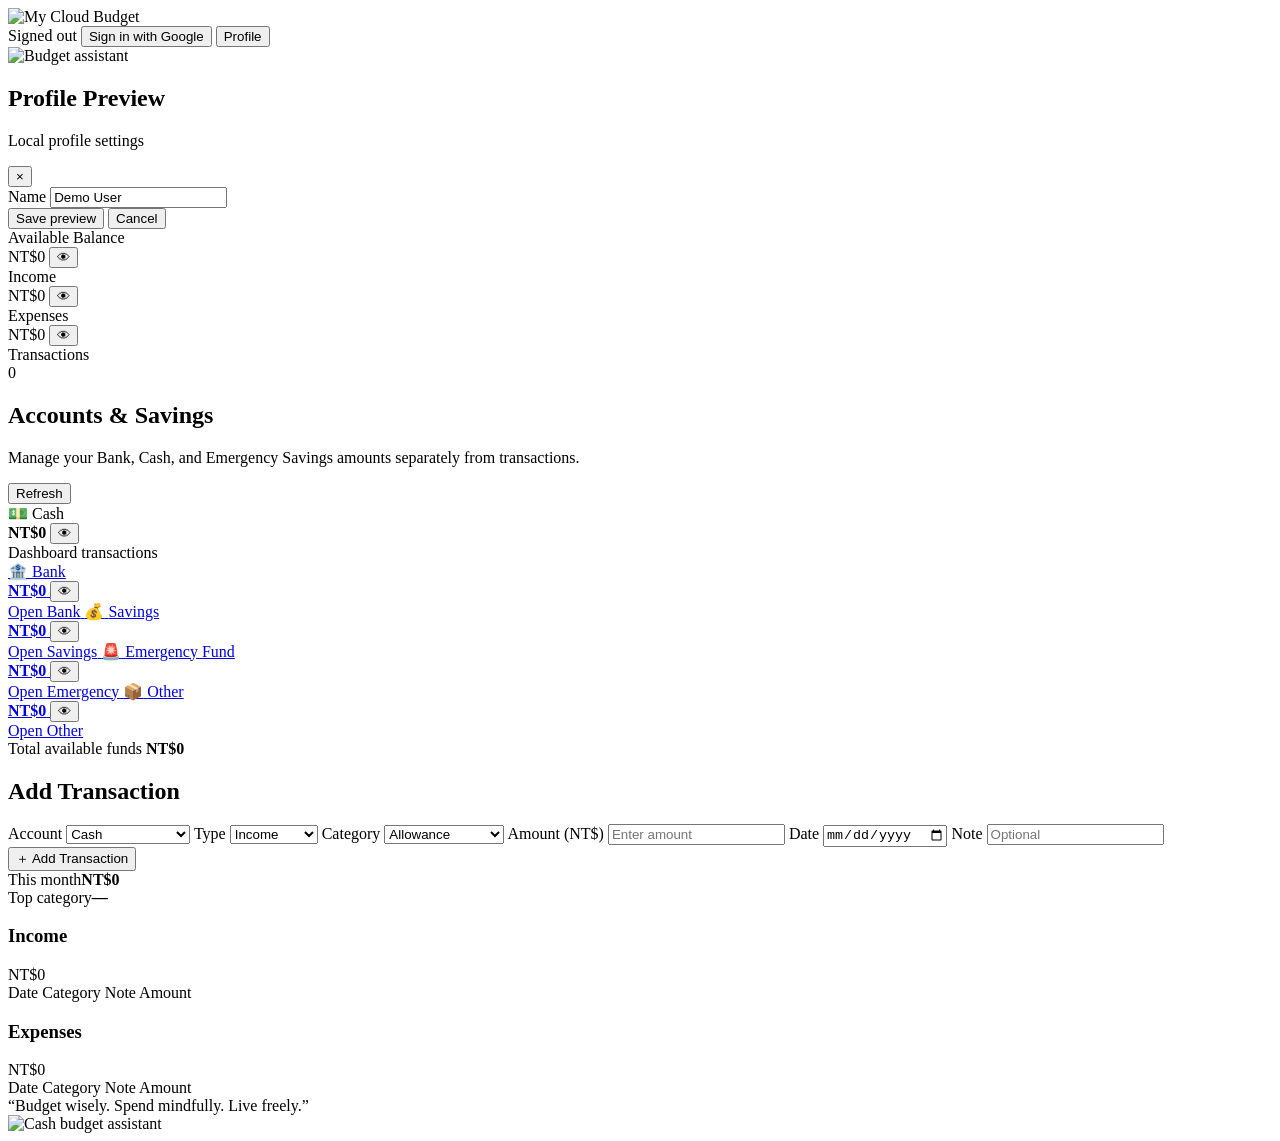
==== index.html @ e04741f3 "Additional" ====
<!DOCTYPE html>
<html lang="en">

<head>
  <meta charset="UTF-8">
  <meta name="viewport" content="width=device-width, initial-scale=1.0">
  <meta name="theme-color" content="#111827">
  <title>LapMob Budget Tracker</title>
  <link rel="stylesheet" href="style.css">
  <link rel="stylesheet" href="dashboard-design.css">
</head>

<body>
  <div class="container">
    <div class="top">
      <div class="brand">
        <img src="assets/cbanner.png" alt="My Cloud Budget" class="cloud-budget-banner">
      </div>

      <div class="account-area">

  <span id="status" class="status">
    Signed out
  </span>

  <span id="userEmail" class="user-email"></span>

  <button id="googleSignInBtn" class="secondary" type="button">
    Sign in with Google
  </button>

  <button id="logoutBtn" class="secondary" type="button" hidden>
    Logout
  </button>

  <button id="profileBtn" class="secondary" type="button">
    Profile
  </button>

</div>

      <!-- 3D DASHBOARD CHARACTER -->
      <div class="dashboard-character">

        <img src="assets/c1.png" alt="Budget assistant">

      </div>
    </div>

    <div id="profileModal" class="modal hidden" role="dialog" aria-modal="true">
      <div class="modal-card">
        <div class="modal-header">
          <div>
            <h2>Profile Preview</h2>
            <p class="modal-subtitle">Local profile settings</p>
          </div>
          <button id="closeProfileBtn" class="modal-close" type="button">×</button>
        </div>
        <label for="profileName">Name</label>
        <input id="profileName" type="text" value="Demo User">
        <div class="profile-actions">
          <button id="saveProfileBtn" type="button">Save preview</button>
          <button id="cancelProfileBtn" class="secondary" type="button">Cancel</button>
        </div>
        <div id="profileMessage" class="auth-message"></div>
      </div>
    </div>
    <main id="appPanel">
      <div class="cards">
        <div class="card">
          <div class="label">Available Balance</div>
          <div class="amount-with-eye">
            <span id="balance">NT$0</span>
            <button class="eye-toggle" type="button" data-target="balance" aria-label="Hide balance">👁</button>
          </div>
        </div>
        <div class="card">
          <div class="label">Income</div>
          <div class="amount-with-eye income">
            <span id="income">NT$0</span>
            <button class="eye-toggle" type="button" data-target="income" aria-label="Hide income">👁</button>
          </div>
        </div>
        <div class="card">
          <div class="label">Expenses</div>
          <div class="amount-with-eye expense">
            <span id="expenses">NT$0</span>
            <button class="eye-toggle" type="button" data-target="expenses" aria-label="Hide expenses">👁</button>
          </div>
        </div>
        <div class="card">
          <div class="label">Transactions</div>
          <div id="count" class="amount">0</div>
        </div>
      </div>

      <section class="panel funds-panel">
        <div class="funds-header">
          <div>
            <h2>Accounts & Savings</h2>

            <p class="funds-help">
              Manage your Bank, Cash, and Emergency Savings amounts separately from transactions.
            </p>
          </div>
          <button id="refreshFundsBtn" class="secondary" type="button">Refresh</button>
        </div>

        <div class="funds-grid">

          <!-- CASH stays on dashboard -->
          <div class="fund-card">
            <span class="fund-icon">💵</span>
            <span class="fund-name">Cash</span>
            <div class="fund-amount-with-eye">
              <strong id="cashAmount">NT$0</strong>
              <button class="eye-toggle" type="button" data-target="cashAmount" aria-label="Hide cash">👁</button>
            </div>
            <span class="fund-action">Dashboard transactions</span>
          </div>

          <a href="bank.html" class="fund-card fund-link">
            <span class="fund-icon">🏦</span>
            <span class="fund-name">Bank</span>
            <div class="fund-amount-with-eye">
              <strong id="bankAmount">NT$0</strong>
              <button class="eye-toggle" type="button" data-target="bankAmount" aria-label="Hide bank">
                👁
              </button>
            </div>
            <span class="fund-action">Open Bank</span>
          </a>

          <a href="savings.html" class="fund-card fund-link">
            <span class="fund-icon">💰</span>
            <span class="fund-name">Savings</span>
            <div class="fund-amount-with-eye">
              <strong id="savingsAmount">NT$0</strong>
              <button class="eye-toggle" type="button" data-target="savingsAmount" aria-label="Hide savings">
                👁
              </button>
            </div>
            <span class="fund-action">Open Savings</span>
          </a>

          <a href="emergency.html" class="fund-card fund-link">
            <span class="fund-icon">🚨</span>
            <span class="fund-name">Emergency Fund</span>
            <div class="fund-amount-with-eye">
              <strong id="emergencyAmount">NT$0</strong>
              <button class="eye-toggle" type="button" data-target="emergencyAmount" aria-label="Hide emergency fund">
                👁
              </button>
            </div>
            <span class="fund-action">Open Emergency</span>
          </a>

          <a href="other.html" class="fund-card fund-link">
            <span class="fund-icon">📦</span>
            <span id="otherFundName" class="fund-name">Other</span>
            <div class="fund-amount-with-eye">
              <strong id="otherAmount">NT$0</strong>
              <button class="eye-toggle" type="button" data-target="otherAmount" aria-label="Hide other">
                👁
              </button>
            </div>
            <span class="fund-action">Open Other</span>
          </a>

        </div>

        <div class="fund-total">
          <span>Total available funds</span>
          <strong id="fundTotal">NT$0</strong>
        </div>
      </section>

      <div class="layout">
        <div class="panel">
          <h2>Add Transaction</h2>
          <form id="form">
            <label for="account">Account</label>
            <select id="account">
              <option value="cash">Cash</option>
              <option value="bank">Bank</option>
              <option value="savings">Savings</option>
              <option value="emergency">Emergency Fund</option>
              <option value="other">Other</option>
            </select>

            <label for="type">Type</label>
            <select id="type">
              <option value="income">Income</option>
              <option value="expense">Expense</option>
              <option value="withdrawal">Withdrawal</option>
            </select>

            <label for="category">Category</label>
            <select id="category">
              <option>Allowance</option>
              <option>Salary</option>
              <option>Deposit</option>
              <option>Rent</option>
              <option>Food</option>
              <option>Electricity</option>
              <option>Public Electricity</option>
              <option>Tuition</option>
              <option>Transportation</option>
              <option>Gasoline</option>
              <option>Phone / Internet</option>
              <option>Motorcycle</option>
              <option>Shopping</option>
              <option>Entertainment</option>
              <option>School</option>
              <option>Other</option>
            </select>

            <label for="amount">Amount (NT$)</label>
            <input id="amount" type="number" min="0" step="1" required autocomplete="off" inputmode="numeric"
              placeholder="Enter amount">

            <label for="date">Date</label>
            <input id="date" type="date" required>

            <label for="note">Note</label>
            <input id="note" maxlength="80" placeholder="Optional">

            <button type="submit">＋ Add Transaction</button>
          </form>

          <div class="summary">
            <div class="mini"><span class="label">This month</span><b id="monthSpend">NT$0</b></div>
            <div class="mini"><span class="label">Top category</span><b id="topCategory">—</b></div>
          </div>
        </div>

        <div class="panel cash-transactions-panel">



          <!-- INCOME -->
          <section class="transaction-group">

            <div class="transaction-group-title income-title">
              <h3>Income</h3>
              <span id="cashIncomeTotal">NT$0</span>
            </div>

            <div class="transaction-list">

              <div class="transaction-list-head">
                <span>Date</span>
                <span>Category</span>
                <span>Note</span>
                <span>Amount</span>
                <span></span>
              </div>

              <div id="cashIncomeRows" class="transaction-list-body">
              </div>

            </div>

          </section>


          <!-- EXPENSES -->
          <section class="transaction-group">

            <div class="transaction-group-title expense-title">
              <h3>Expenses</h3>
              <span id="cashExpenseTotal">NT$0</span>
            </div>

            <div class="transaction-list">

              <div class="transaction-list-head">
                <span>Date</span>
                <span>Category</span>
                <span>Note</span>
                <span>Amount</span>
                <span></span>
              </div>

              <div id="cashExpenseRows" class="transaction-list-body">
              </div>

            </div>

          </section>

          <!-- BUDGET QUOTE -->
          <div class="cash-quote-footer">

            <div class="budget-quote">
              “Budget wisely. Spend mindfully. Live freely.”
            </div>

            <div class="cash-dashboard-character">
              <img src="assets/c2.png" alt="Cash budget assistant">
            </div>

          </div>

        </div>
      </div>

    </main>
  </div>

  <script type="module" src="app.js"></script>
</body>

</html>
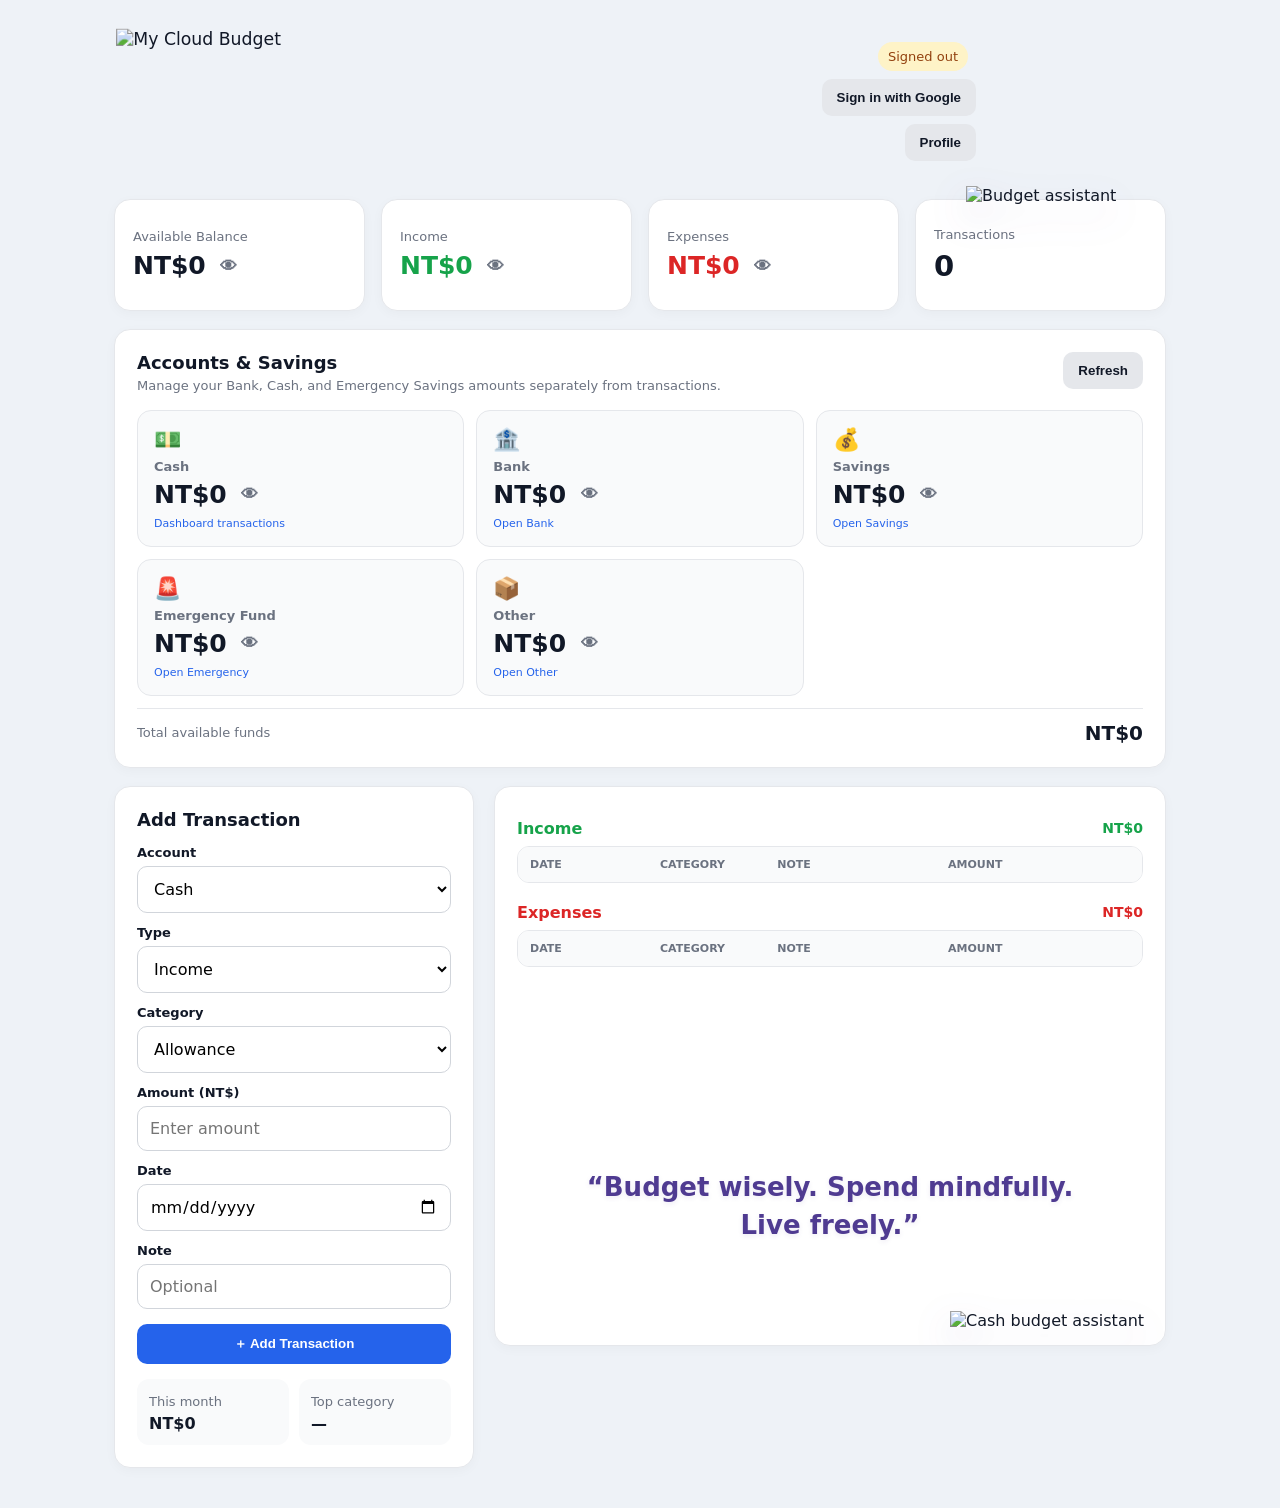
==== commit 9e17081b: "update" ====
--- a/index.html
+++ b/index.html
@@ -47,24 +47,171 @@
       </div>
     </div>
 
-    <div id="profileModal" class="modal hidden" role="dialog" aria-modal="true">
-      <div class="modal-card">
-        <div class="modal-header">
-          <div>
-            <h2>Profile Preview</h2>
-            <p class="modal-subtitle">Local profile settings</p>
-          </div>
-          <button id="closeProfileBtn" class="modal-close" type="button">×</button>
-        </div>
-        <label for="profileName">Name</label>
-        <input id="profileName" type="text" value="Demo User">
-        <div class="profile-actions">
-          <button id="saveProfileBtn" type="button">Save preview</button>
-          <button id="cancelProfileBtn" class="secondary" type="button">Cancel</button>
-        </div>
-        <div id="profileMessage" class="auth-message"></div>
-      </div>
-    </div>
+    <!-- PROFILE MODAL -->
+<div id="profileModal" class="modal hidden" role="dialog" aria-modal="true">
+  <div class="modal-card profile-modal-card">
+
+    <div class="modal-header">
+      <div>
+        <h2>👤 My Profile</h2>
+        <p class="modal-subtitle">
+          Manage your account information
+        </p>
+      </div>
+
+      <button
+        id="closeProfileBtn"
+        class="modal-close"
+        type="button"
+        aria-label="Close profile">
+        ×
+      </button>
+    </div>
+
+    <!-- PROFILE PHOTO -->
+    <div class="profile-photo-section">
+
+      <img
+        id="profilePhoto"
+        class="profile-photo"
+        src=""
+        alt="Profile photo">
+
+      <div class="profile-photo-info">
+        <strong id="profileDisplayName">User</strong>
+        <span id="profileProvider">Google Account</span>
+      </div>
+
+    </div>
+
+    <!-- PROFILE INFORMATION -->
+    <div class="profile-fields">
+
+      <div class="profile-field">
+        <label for="profileName">
+          📝 Full Name
+        </label>
+
+        <input
+          id="profileName"
+          type="text"
+          placeholder="Enter your full name"
+          disabled>
+      </div>
+
+      <div class="profile-field">
+        <label for="profileUsername">
+          👤 Username
+        </label>
+
+        <input
+          id="profileUsername"
+          type="text"
+          placeholder="Enter your username"
+          disabled>
+      </div>
+
+      <div class="profile-field">
+        <label>
+          📧 Email
+        </label>
+
+        <div
+          id="profileEmail"
+          class="profile-readonly">
+          —
+        </div>
+      </div>
+
+      <div class="profile-field">
+        <label>
+          🔐 Google Account
+        </label>
+
+        <div
+          id="profileGoogleInfo"
+          class="profile-readonly">
+          —
+        </div>
+      </div>
+
+    </div>
+
+    <!-- SETTINGS -->
+    <div class="profile-settings">
+
+      <button
+        id="profileSettingsBtn"
+        class="profile-setting-button"
+        type="button">
+
+        ⚙️ Profile Settings
+
+        <span>›</span>
+
+      </button>
+
+      <div
+        id="profileSettingsPanel"
+        class="profile-settings-panel"
+        hidden>
+
+        <label class="profile-setting-row">
+          <span>
+            Show profile photo
+          </span>
+
+          <input
+            id="profilePhotoSetting"
+            type="checkbox"
+            checked>
+        </label>
+
+      </div>
+
+    </div>
+
+    <!-- ACTIONS -->
+    <div class="profile-actions">
+
+      <button
+        id="editProfileBtn"
+        type="button">
+        ✏️ Edit Profile
+      </button>
+
+      <button
+        id="saveProfileBtn"
+        type="button"
+        hidden>
+        💾 Save Changes
+      </button>
+
+      <button
+        id="cancelProfileBtn"
+        class="secondary"
+        type="button"
+        hidden>
+        Cancel
+      </button>
+
+    </div>
+
+    <!-- LOGOUT -->
+    <button
+      id="profileLogoutBtn"
+      class="profile-logout"
+      type="button">
+      🚪 Logout
+    </button>
+
+    <div
+      id="profileMessage"
+      class="auth-message">
+    </div>
+
+  </div>
+</div>
     <main id="appPanel">
       <div class="cards">
         <div class="card">
--- a/style.css
+++ b/style.css
@@ -0,0 +1,9210 @@
+:root {
+      --bg: #f3f4f6;
+      --card: #fff;
+      --text: #111827;
+      --muted: #6b7280;
+      --line: #e5e7eb;
+      --accent: #2563eb;
+      --green: #16a34a;
+      --red: #dc2626
+    }
+
+    * {
+      box-sizing: border-box
+    }
+
+    body {
+      margin: 0;
+      font-family: Inter, system-ui, -apple-system, Segoe UI, sans-serif;
+      background: var(--bg);
+      color: var(--text)
+    }
+
+    .container {
+      max-width: 1100px;
+      margin: auto;
+      padding: 20px
+    }
+
+    .top {
+      display: flex;
+      justify-content: space-between;
+      align-items: center;
+      gap: 12px;
+      margin-bottom: 20px
+    }
+
+    .top h1 {
+      margin: 0;
+      font-size: 28px
+    }
+
+    .top p {
+      margin: 4px 0 0;
+      color: var(--muted)
+    }
+
+    button {
+      border: 0;
+      border-radius: 10px;
+      padding: 11px 15px;
+      font-weight: 700;
+      cursor: pointer;
+      background: var(--accent);
+      color: #fff
+    }
+
+    button.secondary {
+      background: #e5e7eb;
+      color: #111827
+    }
+
+    .actions {
+      display: flex;
+      gap: 8px;
+      flex-wrap: wrap
+    }
+
+    .status {
+      font-size: 13px;
+      padding: 7px 10px;
+      border-radius: 999px;
+      background: #fef3c7;
+      color: #92400e
+    }
+
+    .status.ok {
+      background: #dcfce7;
+      color: #166534
+    }
+
+    .cards {
+      display: grid;
+      grid-template-columns: repeat(4, 1fr);
+      gap: 14px;
+      margin-bottom: 18px
+    }
+
+    .card,
+    .panel {
+      background: var(--card);
+      border: 1px solid var(--line);
+      border-radius: 16px;
+      padding: 18px;
+      box-shadow: 0 3px 12px #00000008
+    }
+
+    .label {
+      color: var(--muted);
+      font-size: 13px
+    }
+
+    .amount {
+      font-size: 25px;
+      font-weight: 800;
+      margin-top: 7px
+    }
+
+    .income {
+      color: var(--green)
+    }
+
+    .expense {
+      color: var(--red)
+    }
+
+    .layout {
+      display: grid;
+      grid-template-columns: 340px 1fr;
+      gap: 18px
+    }
+
+    .panel h2 {
+      font-size: 18px;
+      margin: 0 0 15px
+    }
+
+    label {
+      display: block;
+      font-size: 13px;
+      font-weight: 700;
+      margin: 12px 0 6px
+    }
+
+    input,
+    select {
+      width: 100%;
+      padding: 12px;
+      border: 1px solid #d1d5db;
+      border-radius: 10px;
+      font: inherit;
+      background: #fff
+    }
+
+    form button {
+      width: 100%;
+      margin-top: 15px
+    }
+
+    .filters {
+      display: flex;
+      gap: 8px;
+      margin-bottom: 12px
+    }
+
+    .filters>* {
+      flex: 1
+    }
+
+    table {
+      width: 100%;
+      border-collapse: collapse
+    }
+
+    th,
+    td {
+      text-align: left;
+      padding: 12px 8px;
+      border-bottom: 1px solid var(--line);
+      font-size: 14px
+    }
+
+    th {
+      color: var(--muted);
+      font-size: 12px
+    }
+
+    .delete {
+      background: #fee2e2;
+      color: #991b1b;
+      padding: 7px 9px;
+      border-radius: 8px
+    }
+
+    .empty {
+      text-align: center;
+      color: var(--muted);
+      padding: 35px
+    }
+
+    .summary {
+      display: grid;
+      grid-template-columns: 1fr 1fr;
+      gap: 10px;
+      margin-top: 15px
+    }
+
+    .mini {
+      background: #f9fafb;
+      border-radius: 12px;
+      padding: 12px
+    }
+
+    .mini b {
+      display: block;
+      margin-top: 4px
+    }
+
+    .setup {
+      background: #eff6ff;
+      border: 1px solid #bfdbfe;
+      border-radius: 14px;
+      padding: 14px;
+      margin-bottom: 18px
+    }
+
+    .setup code {
+      word-break: break-all
+    }
+
+    .hidden {
+      display: none
+    }
+
+    @media(max-width:800px) {
+      .cards {
+        grid-template-columns: repeat(2, 1fr)
+      }
+
+      .layout {
+        grid-template-columns: 1fr
+      }
+
+      .top {
+        align-items: flex-start;
+        flex-direction: column
+      }
+
+      table {
+        min-width: 650px
+      }
+
+      .container {
+        padding: 14px
+      }
+    }
+
+    @media(max-width:430px) {
+      .card {
+        padding: 13px
+      }
+
+      .amount {
+        font-size: 20px
+      }
+
+      .top h1 {
+        font-size: 24px
+      }
+    }
+
+.account-area {
+  display: flex;
+  align-items: center;
+  gap: 8px;
+  flex-wrap: wrap;
+  justify-content: flex-end;
+}
+
+.user-email {
+  font-size: 13px;
+  color: var(--muted);
+  max-width: 260px;
+  overflow: hidden;
+  text-overflow: ellipsis;
+  white-space: nowrap;
+}
+
+.auth-panel {
+  max-width: 520px;
+  margin: 30px auto;
+}
+
+.auth-panel h2 {
+  margin-bottom: 8px;
+}
+
+.auth-help {
+  color: var(--muted);
+  margin-top: 0;
+  line-height: 1.5;
+}
+
+.auth-tabs {
+  display: grid;
+  grid-template-columns: 1fr 1fr;
+  gap: 8px;
+  margin: 18px 0 4px;
+}
+
+.tab-btn {
+  background: #eef2ff;
+  color: #1f2937;
+}
+
+.tab-btn.active {
+  background: var(--accent);
+  color: #fff;
+}
+
+.link-btn {
+  background: transparent;
+  color: var(--accent);
+  padding: 8px 0;
+  margin-top: 8px;
+}
+
+.auth-message {
+  min-height: 22px;
+  margin-top: 8px;
+  font-size: 13px;
+  color: var(--muted);
+}
+
+.auth-message.error {
+  color: var(--red);
+}
+
+.auth-message.success {
+  color: var(--green);
+}
+
+.hidden {
+  display: none !important;
+}
+
+@media(max-width:800px) {
+  .account-area {
+    justify-content: flex-start;
+  }
+}
+
+.google-btn {
+  width: 100%;
+  margin-top: 20px;
+  background: #fff;
+  color: #111827;
+  border: 1px solid #d1d5db;
+  display: flex;
+  align-items: center;
+  justify-content: center;
+  gap: 10px;
+  font-size: 15px;
+}
+
+.google-btn:hover {
+  background: #f9fafb;
+}
+
+.google-btn:disabled {
+  opacity: 0.65;
+  cursor: wait;
+}
+
+.google-icon {
+  font-weight: 800;
+  font-size: 19px;
+  color: #4285f4;
+  width: 22px;
+}
+
+.auth-message {
+  min-height: 22px;
+  margin-top: 12px;
+  font-size: 13px;
+  color: var(--muted);
+}
+
+.auth-message.error {
+  color: var(--red);
+}
+
+.hidden {
+  display: none !important;
+}
+
+.modal {
+  position: fixed;
+  inset: 0;
+  background: rgba(17, 24, 39, 0.45);
+  display: flex;
+  align-items: center;
+  justify-content: center;
+  padding: 18px;
+  z-index: 1000;
+}
+
+.modal.hidden {
+  display: none !important;
+}
+
+.modal-card {
+  width: min(100%, 480px);
+  background: var(--card);
+  border: 1px solid var(--line);
+  border-radius: 18px;
+  padding: 20px;
+  box-shadow: 0 18px 50px #00000020;
+}
+
+.modal-header {
+  display: flex;
+  justify-content: space-between;
+  gap: 14px;
+  align-items: flex-start;
+  margin-bottom: 10px;
+}
+
+.modal-header h2 {
+  margin: 0 0 5px;
+}
+
+.modal-subtitle {
+  margin: 0;
+  color: var(--muted);
+  font-size: 13px;
+  line-height: 1.45;
+}
+
+.modal-close {
+  background: transparent;
+  color: var(--muted);
+  padding: 4px 8px;
+  font-size: 25px;
+  line-height: 1;
+}
+
+.modal-close:hover {
+  background: #f3f4f6;
+}
+
+.modal-card input:disabled {
+  color: #6b7280;
+  background: #f9fafb;
+}
+
+.profile-actions {
+  display: flex;
+  gap: 8px;
+  margin-top: 18px;
+}
+
+.profile-actions button {
+  flex: 1;
+}
+
+.profile-name-display {
+  font-weight: 700;
+  color: var(--text);
+}
+
+@media(max-width:430px) {
+  .profile-actions {
+    flex-direction: column;
+  }
+}
+
+/* V8 Responsive Design */
+body { min-height: 100vh; }
+.container { width: min(1200px, 100%); }
+
+@media (min-width: 901px) {
+  body { background: #eef2f7; }
+  .container { padding: 28px 24px 40px; }
+  .top { padding: 6px 2px 10px; }
+  .top h1 { font-size: 32px; letter-spacing: -0.5px; }
+  .top p { font-size: 14px; }
+  .cards { grid-template-columns: repeat(4, minmax(0, 1fr)); gap: 16px; }
+  .card { min-height: 112px; display: flex; flex-direction: column; justify-content: center; }
+  .amount { font-size: 29px; }
+  .layout { grid-template-columns: 360px minmax(0, 1fr); gap: 20px; align-items: start; }
+  .panel { padding: 22px; }
+  .layout > .panel:nth-child(2) { min-height: 560px; }
+  table th, table td { padding: 13px 10px; }
+}
+
+@media (min-width: 601px) and (max-width: 900px) {
+  .container { padding: 20px; }
+  .cards { grid-template-columns: repeat(2, minmax(0, 1fr)); }
+  .layout { grid-template-columns: 1fr; }
+  .top { align-items: flex-start; flex-direction: column; }
+  .account-area { justify-content: flex-start; }
+}
+
+@media (max-width: 600px) {
+  body { background: #f5f7fb; overflow-x: hidden; }
+  .container { width: 100%; padding: 12px; }
+  .top { margin-bottom: 14px; gap: 10px; }
+  .top h1 { font-size: 22px; line-height: 1.15; }
+  .top p { font-size: 12px; margin-top: 5px; }
+  .account-area { width: 100%; justify-content: flex-start; gap: 6px; }
+  .status { font-size: 11px; padding: 6px 8px; }
+  .user-email { max-width: 145px; font-size: 11px; }
+  .account-area button { padding: 9px 11px; font-size: 12px; }
+  .cards { grid-template-columns: repeat(2, minmax(0, 1fr)); gap: 9px; margin-bottom: 12px; }
+  .card { padding: 13px; border-radius: 14px; min-width: 0; }
+  .label { font-size: 11px; }
+  .amount { font-size: 20px; margin-top: 5px; overflow-wrap: anywhere; }
+  .layout { grid-template-columns: 1fr; gap: 12px; }
+  .panel { border-radius: 14px; padding: 15px; box-shadow: 0 2px 10px #0000000a; }
+  .panel h2 { font-size: 17px; margin-bottom: 12px; }
+  label { font-size: 12px; margin-top: 11px; }
+  input, select { min-height: 46px; padding: 11px; border-radius: 11px; font-size: 15px; }
+  form button { min-height: 48px; margin-top: 14px; border-radius: 11px; }
+  .summary { gap: 8px; margin-top: 12px; }
+  .mini { padding: 11px; border-radius: 10px; }
+  .mini b { font-size: 13px; }
+  .filters { display: grid; grid-template-columns: 1fr 1fr; gap: 7px; }
+  .filters select { min-width: 0; }
+  table { min-width: 590px; }
+  th, td { padding: 10px 7px; font-size: 12px; }
+  th { font-size: 10px; }
+  .delete { padding: 7px 9px; font-size: 11px; }
+  .empty { padding: 25px 12px; font-size: 13px; }
+  .auth-panel { width: 100%; margin: 18px auto; padding: 18px; }
+  .auth-panel h2 { font-size: 20px; }
+  .auth-help { font-size: 13px; }
+  .google-btn { min-height: 48px; border-radius: 11px; }
+  .modal { align-items: flex-end; padding: 0; }
+  .modal-card { width: 100%; border-radius: 20px 20px 0 0; padding: 18px; max-height: 90vh; overflow: auto; }
+  .modal-header h2 { font-size: 19px; }
+  .profile-actions { flex-direction: column; }
+  .profile-actions button { min-height: 46px; }
+}
+
+@media (max-width: 380px) {
+  .container { padding: 9px; }
+  .cards { gap: 7px; }
+  .card { padding: 11px; }
+  .amount { font-size: 18px; }
+  .top h1 { font-size: 20px; }
+  .user-email { max-width: 112px; }
+  .panel { padding: 13px; }
+}
+
+/* V9 funds */
+.funds-panel {
+  margin-bottom: 18px;
+}
+
+.funds-header {
+  display: flex;
+  align-items: flex-start;
+  justify-content: space-between;
+  gap: 14px;
+  margin-bottom: 14px;
+}
+
+.funds-header h2 {
+  margin-bottom: 4px;
+}
+
+.funds-help {
+  margin: 0;
+  color: var(--muted);
+  font-size: 13px;
+  line-height: 1.45;
+}
+
+.funds-grid {
+  display: grid;
+  grid-template-columns: repeat(3, minmax(0, 1fr));
+  gap: 12px;
+}
+
+.fund-card {
+  width: 100%;
+  text-align: left;
+  background: #f9fafb;
+  color: var(--text);
+  border: 1px solid var(--line);
+  border-radius: 14px;
+  padding: 16px;
+  display: flex;
+  flex-direction: column;
+  align-items: flex-start;
+  gap: 4px;
+}
+
+.fund-card:hover {
+  background: #f3f4f6;
+}
+
+.fund-icon {
+  font-size: 22px;
+  margin-bottom: 3px;
+}
+
+.fund-name {
+  color: var(--muted);
+  font-size: 13px;
+  font-weight: 700;
+}
+
+.fund-card strong {
+  font-size: 16px;
+  font-weight: 400;
+  font-family: inherit;
+  line-height: 1.4;
+  margin-top: 2px;
+}
+.fund-amount-with-eye {
+  display: flex;
+  align-items: center;
+  gap: 8px;
+}
+
+.fund-amount-with-eye strong {
+  font-size: 25px;
+  font-weight: 800;
+  font-family: inherit;
+  line-height: 1.2;
+}
+
+.fund-action {
+  color: var(--accent);
+  font-size: 11px;
+  margin-top: 3px;
+}
+
+.fund-total {
+  display: flex;
+  justify-content: space-between;
+  align-items: center;
+  gap: 12px;
+  margin-top: 12px;
+  padding-top: 12px;
+  border-top: 1px solid var(--line);
+  color: var(--muted);
+  font-size: 13px;
+}
+
+.fund-total strong {
+  color: var(--text);
+  font-size: 20px;
+}
+
+@media (max-width: 900px) {
+  .funds-grid {
+    grid-template-columns: 1fr;
+  }
+}
+
+@media (max-width: 600px) {
+  .funds-panel {
+    margin-bottom: 12px;
+  }
+
+  .funds-header {
+    align-items: flex-start;
+  }
+
+  .funds-help {
+    font-size: 12px;
+  }
+
+  .fund-card {
+    padding: 14px;
+  }
+
+  .fund-card strong {
+    font-size: 22px;
+  }
+
+  .fund-total strong {
+    font-size: 18px;
+  }
+}
+
+/* V12 account detail view */
+.account-view.hidden { display: none !important; }
+.account-page-top {
+  display: grid;
+  grid-template-columns: auto 1fr;
+  align-items: center;
+  gap: 14px;
+  margin-bottom: 14px;
+}
+.account-page-top h2 { margin: 0; font-size: 24px; }
+.account-view-subtitle { margin: 4px 0 0; color: var(--muted); font-size: 13px; }
+.account-summary-card {
+  background: var(--card);
+  border: 1px solid var(--line);
+  border-radius: 16px;
+  padding: 18px;
+  margin-bottom: 12px;
+}
+.account-summary-card strong { display: block; font-size: 32px; margin-top: 5px; }
+.account-stats {
+  display: grid;
+  grid-template-columns: repeat(3, 1fr);
+  gap: 10px;
+  margin-bottom: 12px;
+}
+.withdrawal { color: #7c3aed; }
+.account-transactions-header {
+  display: flex;
+  justify-content: space-between;
+  align-items: flex-start;
+  gap: 12px;
+  margin-bottom: 14px;
+}
+@media (max-width: 600px) {
+  .account-page-top { grid-template-columns: 1fr; }
+  .account-page-top button { width: 100%; }
+  .account-page-top h2 { font-size: 21px; }
+  .account-summary-card strong { font-size: 26px; }
+  .account-stats { gap: 7px; }
+  .account-stats .mini { padding: 9px; }
+  .account-stats .mini b { font-size: 13px; }
+  .account-transactions-header { flex-direction: column; }
+  .account-transactions-header button { width: 100%; }
+}
+
+/* V13 grouped transaction format */
+.transaction-group {
+  margin-top: 20px;
+}
+
+.transaction-group:first-of-type {
+  margin-top: 10px;
+}
+
+.transaction-group-title {
+  display: flex;
+  align-items: center;
+  justify-content: space-between;
+  gap: 12px;
+  margin-bottom: 8px;
+}
+
+.transaction-group-title h3 {
+  margin: 0;
+  font-size: 16px;
+}
+
+.transaction-group-title span {
+  font-weight: 800;
+  font-size: 14px;
+}
+
+.income-title h3,
+.income-title span {
+  color: var(--green);
+}
+
+.expense-title h3,
+.expense-title span {
+  color: var(--red);
+}
+
+.withdrawal-title h3,
+.withdrawal-title span {
+  color: #7c3aed;
+}
+
+.transaction-list {
+  border: 1px solid var(--line);
+  border-radius: 12px;
+  overflow: hidden;
+}
+
+.transaction-list-head,
+.transaction-row {
+  display: grid;
+  grid-template-columns: 120px 1fr 1.5fr 130px 42px;
+  align-items: center;
+  gap: 10px;
+  padding: 11px 12px;
+}
+
+.transaction-list-head {
+  background: #f9fafb;
+  color: var(--muted);
+  font-size: 11px;
+  font-weight: 800;
+  text-transform: uppercase;
+}
+
+.transaction-list-body {
+  background: var(--card);
+}
+
+.transaction-row {
+  border-top: 1px solid var(--line);
+  font-size: 13px;
+}
+
+.transaction-row .amount {
+  font-size: 14px;
+  margin: 0;
+}
+
+.transaction-row .row-delete {
+  background: #fee2e2;
+  color: #991b1b;
+  padding: 6px 7px;
+  border-radius: 7px;
+  font-size: 11px;
+}
+
+.transaction-empty {
+  padding: 16px 12px;
+  color: var(--muted);
+  font-size: 13px;
+}
+
+@media (max-width: 700px) {
+  .transaction-list {
+    overflow-x: auto;
+  }
+
+  .transaction-list-head,
+  .transaction-row {
+    min-width: 610px;
+    grid-template-columns: 105px 1fr 1.5fr 110px 42px;
+  }
+
+  .transaction-group-title h3 {
+    font-size: 15px;
+  }
+}
+
+.fund-link {
+  text-decoration: none;
+  color: inherit;
+}
+
+.button-link {
+  display: inline-flex;
+  align-items: center;
+  justify-content: center;
+  padding: 11px 15px;
+  border-radius: 10px;
+  background: var(--accent);
+  color: #fff;
+  font-weight: 700;
+  text-decoration: none;
+}
+
+.edit-name-btn {
+  margin-top: 4px;
+  font-size: 11px;
+  padding: 7px 9px;
+}
+
+.other-fund-card {
+  cursor: pointer;
+}
+
+
+/* Balance visibility toggle */
+.amount-with-eye,
+.fund-amount-with-eye {
+  display: inline-flex;
+  align-items: center;
+  gap: 8px;
+}
+
+.amount-with-eye {
+  margin-top: 7px;
+}
+
+.amount-with-eye span,
+.amount-with-eye b,
+.amount-with-eye strong,
+.fund-amount-with-eye strong {
+  margin-top: 0;
+}
+
+.eye-toggle {
+  border: none;
+  background: transparent;
+  color: var(--muted);
+  cursor: pointer;
+  padding: 4px;
+  min-width: 30px;
+  min-height: 30px;
+  font-size: 17px;
+  line-height: 1;
+  border-radius: 8px;
+}
+
+.eye-toggle:hover {
+  background: #f3f4f6;
+  color: var(--text);
+}
+
+.eye-toggle:active {
+  transform: scale(0.95);
+}
+
+.fund-amount-with-eye {
+  margin-top: 2px;
+}
+
+@media (max-width: 600px) {
+  .eye-toggle {
+    min-width: 32px;
+    min-height: 32px;
+    font-size: 18px;
+  }
+}
+.amount-with-eye {
+  display: flex;
+  align-items: center;
+  gap: 8px;
+  margin-top: 7px;
+}
+
+.amount-with-eye span {
+  font-size: 25px;
+  font-weight: 800;
+  line-height: 1.2;
+  font-family: inherit;
+}
+
+.amount-with-eye.income span {
+  color: var(--green);
+}
+
+.amount-with-eye.expense span {
+  color: var(--red);
+}
+
+/* =========================================
+   ACCOUNT PAGE - ADD TRANSACTION + TRANSACTIONS
+   ========================================= */
+
+.account-page-layout {
+  display: grid;
+  grid-template-columns: 340px minmax(0, 1fr);
+  gap: 20px;
+  align-items: start;
+}
+
+.account-add-panel h2,
+.account-transactions-panel h2 {
+  margin: 0 0 18px;
+}
+
+.account-add-panel form {
+  display: block;
+}
+
+.account-add-panel input,
+.account-add-panel select {
+  width: 100%;
+}
+
+.account-add-panel button[type="submit"] {
+  width: 100%;
+  margin-top: 15px;
+}
+
+.account-transactions-panel {
+  min-width: 0;
+}
+
+.account-transactions-panel .transaction-group {
+  margin-top: 20px;
+}
+
+.account-transactions-panel .transaction-group:first-of-type {
+  margin-top: 8px;
+}
+
+/* Mobile */
+@media (max-width: 800px) {
+
+  .account-page-layout {
+    grid-template-columns: 1fr;
+    gap: 14px;
+  }
+
+}
+
+/* =========================
+   ACCOUNT SUMMARY CARDS
+   ========================= */
+
+.account-stats {
+  display: grid;
+  grid-template-columns: 220px 220px 220px;
+  gap: 10px;
+  width: max-content;
+  margin-top: 14px;
+}
+
+.account-stats .mini {
+  width: 220px;
+  min-width: 220px;
+  padding: 12px;
+}
+
+/* Keep the amount and eye on one line */
+.account-stats .amount-with-eye {
+  display: flex;
+  align-items: center;
+  gap: 8px;
+}
+
+/* Mobile */
+@media (max-width: 800px) {
+
+  .account-stats {
+    width: 100%;
+    grid-template-columns: repeat(3, minmax(0, 1fr));
+  }
+
+  .account-stats .mini {
+    width: auto;
+    min-width: 0;
+  }
+
+}
+
+@media (max-width: 520px) {
+
+  .account-stats {
+    grid-template-columns: 1fr;
+    width: 100%;
+  }
+
+  .account-stats .mini {
+    width: 100%;
+  }
+
+}
+
+/* =========================================================
+   BANK PAGE — 3D PASTEL DESIGN
+   ONLY AFFECTS bank.html
+   ========================================================= */
+
+body[data-account-page="bank"] {
+    background:
+        radial-gradient(
+            circle at 8% 15%,
+            rgba(116, 73, 230, .10),
+            transparent 25%
+        ),
+        radial-gradient(
+            circle at 92% 30%,
+            rgba(100, 170, 255, .10),
+            transparent 28%
+        ),
+        linear-gradient(
+            135deg,
+            #f8f9ff 0%,
+            #f1f4ff 55%,
+            #fbf9ff 100%
+        );
+
+    color: #172143;
+}
+
+
+/* =========================================================
+   MAIN CONTAINER
+   ========================================================= */
+
+body[data-account-page="bank"] .container {
+    max-width: 1320px;
+}
+
+
+/* =========================================================
+   HEADER
+   ========================================================= */
+
+body[data-account-page="bank"] .top {
+    margin-bottom: 18px;
+}
+
+
+body[data-account-page="bank"] .top h1 {
+    display: flex;
+    align-items: center;
+    gap: 15px;
+
+    font-size: 38px;
+    font-weight: 900;
+
+    color: #172143;
+}
+
+
+body[data-account-page="bank"] .top h1::first-letter {
+    color: #7044e8;
+}
+
+
+body[data-account-page="bank"] .top p {
+    margin-top: -8px;
+    margin-left: 56px;
+
+    color: #65708f;
+    font-size: 16px;
+}
+
+
+/* =========================================================
+   BACK TO DASHBOARD
+   ========================================================= */
+
+body[data-account-page="bank"] #backBtn {
+    padding: 13px 22px;
+
+    border-radius: 14px;
+
+    border: 1px solid #dfd3ff;
+
+    background:
+        linear-gradient(
+            145deg,
+            #ffffff,
+            #eee7ff
+        );
+
+    color: #542acb;
+
+    font-size: 15px;
+    font-weight: 800;
+
+    box-shadow:
+        0 5px 0 #d9cdec,
+        0 10px 20px rgba(75, 50, 150, .10),
+        inset 0 1px 0 white;
+
+    transition: .2s ease;
+}
+
+
+body[data-account-page="bank"] #backBtn:hover {
+    transform: translateY(-3px);
+
+    box-shadow:
+        0 8px 0 #d9cdec,
+        0 15px 25px rgba(75, 50, 150, .15),
+        inset 0 1px 0 white;
+}
+
+
+/* =========================================================
+   CURRENT BALANCE — LARGE PURPLE BANNER
+   ========================================================= */
+
+body[data-account-page="bank"] .account-summary-card {
+    position: relative;
+
+    min-height: 135px;
+
+    box-sizing: border-box;
+
+    padding: 27px 38px;
+
+    border-radius: 20px;
+
+    border: 1px solid #d9c8ff;
+
+    background:
+        linear-gradient(
+            110deg,
+            #ffffff 0%,
+            #f7f0ff 48%,
+            #eee2ff 100%
+        );
+
+    overflow: hidden;
+
+    box-shadow:
+        0 7px 0 #ddd1f0,
+        0 18px 35px rgba(76, 55, 150, .12),
+        inset 0 1px 0 white;
+}
+
+
+/* decorative glow */
+
+body[data-account-page="bank"] .account-summary-card::before {
+    content: "";
+
+    position: absolute;
+
+    width: 420px;
+    height: 160px;
+
+    right: 100px;
+    bottom: -80px;
+
+    border-radius: 50%;
+
+    background:
+        radial-gradient(
+            ellipse,
+            rgba(130, 87, 235, .16),
+            transparent 68%
+        );
+
+    pointer-events: none;
+}
+
+
+/* decorative sparkles */
+
+body[data-account-page="bank"] .account-summary-card::after {
+    content: "✦     ✧        ✦";
+
+    position: absolute;
+
+    right: 390px;
+    top: 28px;
+
+    color: #a688ef;
+
+    font-size: 22px;
+
+    letter-spacing: 13px;
+
+    opacity: .55;
+}
+
+
+/* balance label */
+
+body[data-account-page="bank"] .account-summary-card .label {
+    position: relative;
+
+    z-index: 2;
+
+    display: block;
+
+    margin-bottom: 7px;
+
+    color: #354364;
+
+    font-size: 17px;
+    font-weight: 700;
+}
+
+
+/* balance */
+
+body[data-account-page="bank"] #pageBalance {
+    position: relative;
+
+    z-index: 2;
+
+    color: #5d31d2;
+
+    font-size: 43px;
+    font-weight: 900;
+
+    text-shadow:
+        0 2px 0 #d8c7fa;
+}
+
+
+/* =========================================================
+   THREE SUMMARY CARDS
+   ========================================================= */
+
+body[data-account-page="bank"] .account-stats {
+    width: 100% !important;
+
+    display: grid !important;
+
+    grid-template-columns:
+        repeat(3, minmax(0, 1fr)) !important;
+
+    gap: 18px !important;
+
+    margin-top: 22px !important;
+}
+
+
+body[data-account-page="bank"] .account-stats .mini {
+    position: relative;
+
+    width: auto !important;
+    min-width: 0 !important;
+
+    min-height: 105px;
+
+    box-sizing: border-box;
+
+    padding: 20px 22px !important;
+
+    border-radius: 20px;
+
+    overflow: hidden;
+
+    transition: .22s ease;
+}
+
+
+body[data-account-page="bank"] .account-stats .mini:hover {
+    transform: translateY(-5px);
+}
+
+
+/* =========================================================
+   INCOME CARD
+   ========================================================= */
+
+body[data-account-page="bank"] .account-stats .mini:nth-child(1) {
+
+    background:
+        linear-gradient(
+            145deg,
+            #ffffff,
+            #e8faee
+        );
+
+    border: 1px solid #c3ead0;
+
+    box-shadow:
+        0 7px 0 #c9e5d1,
+        0 14px 27px rgba(25, 165, 80, .10),
+        inset 0 1px 0 white;
+}
+
+
+body[data-account-page="bank"] .account-stats .mini:nth-child(1) .label {
+    color: #286448;
+}
+
+
+body[data-account-page="bank"] #pageIncome {
+    color: #12a653;
+
+    font-size: 27px;
+    font-weight: 900;
+}
+
+
+/* =========================================================
+   EXPENSE CARD
+   ========================================================= */
+
+body[data-account-page="bank"] .account-stats .mini:nth-child(2) {
+
+    background:
+        linear-gradient(
+            145deg,
+            #ffffff,
+            #ffedf1
+        );
+
+    border: 1px solid #ffd0d8;
+
+    box-shadow:
+        0 7px 0 #efd1d7,
+        0 14px 27px rgba(225, 50, 75, .09),
+        inset 0 1px 0 white;
+}
+
+
+body[data-account-page="bank"] .account-stats .mini:nth-child(2) .label {
+    color: #7b4752;
+}
+
+
+body[data-account-page="bank"] #pageExpense {
+    color: #ed354f;
+
+    font-size: 27px;
+    font-weight: 900;
+}
+
+
+/* =========================================================
+   WITHDRAWAL CARD
+   ========================================================= */
+
+body[data-account-page="bank"] .account-stats .mini:nth-child(3) {
+
+    background:
+        linear-gradient(
+            145deg,
+            #ffffff,
+            #eee8ff
+        );
+
+    border: 1px solid #d7c8ff;
+
+    box-shadow:
+        0 7px 0 #d9ceed,
+        0 14px 27px rgba(90, 60, 180, .10),
+        inset 0 1px 0 white;
+}
+
+
+body[data-account-page="bank"] .account-stats .mini:nth-child(3) .label {
+    color: #5b4b8e;
+}
+
+
+body[data-account-page="bank"] #pageWithdrawal {
+    color: #6638d9;
+
+    font-size: 27px;
+    font-weight: 900;
+}
+
+
+/* =========================================================
+   BANK TRANSACTIONS MAIN PANEL
+   ========================================================= */
+
+body[data-account-page="bank"] .account-transactions-panel {
+
+    position: relative;
+
+    margin-top: 20px;
+
+    padding: 25px 20px 28px;
+
+    border-radius: 23px;
+
+    border: 1px solid #dce3f2;
+
+    background:
+        linear-gradient(
+            145deg,
+            #ffffff,
+            #f9fbff
+        );
+
+    box-shadow:
+        0 8px 0 #d8e1ee,
+        0 20px 42px rgba(50, 65, 110, .12),
+        inset 0 1px 0 white;
+
+    overflow: hidden;
+}
+
+
+/* =========================================================
+   BANK TRANSACTIONS TITLE
+   ========================================================= */
+
+body[data-account-page="bank"] .account-transactions-panel > h2 {
+
+    position: relative;
+
+    margin: 0 0 24px;
+
+    padding-left: 58px;
+
+    color: #172143;
+
+    font-size: 25px;
+
+    font-weight: 900;
+
+    line-height: 42px;
+}
+
+
+/* purple icon */
+
+body[data-account-page="bank"] .account-transactions-panel > h2::before {
+
+    content: "▣";
+
+    position: absolute;
+
+    left: 0;
+    top: 0;
+
+    width: 42px;
+    height: 42px;
+
+    display: flex;
+
+    align-items: center;
+    justify-content: center;
+
+    border-radius: 12px;
+
+    background:
+        linear-gradient(
+            145deg,
+            #8355f2,
+            #5426cc
+        );
+
+    color: white;
+
+    font-size: 22px;
+
+    box-shadow:
+        0 5px 0 #4520a8,
+        0 10px 18px rgba(80, 40, 190, .20),
+        inset 0 1px 0 rgba(255,255,255,.35);
+}
+
+
+/* =========================================================
+   TRANSACTION GROUPS
+   ========================================================= */
+
+body[data-account-page="bank"]
+.account-transactions-panel
+.transaction-group {
+
+    position: relative;
+
+    margin-top: 22px;
+
+    padding: 12px;
+
+    border-radius: 20px;
+
+    overflow: hidden;
+}
+
+
+/* =========================================================
+   INCOME GROUP
+   ========================================================= */
+
+body[data-account-page="bank"]
+.transaction-group:has(.income-title) {
+
+    background:
+        linear-gradient(
+            145deg,
+            #f6fff9,
+            #eafff1
+        );
+
+    border: 1px solid #c9efd7;
+
+    box-shadow:
+        0 6px 0 #cde6d5,
+        0 12px 23px rgba(20, 160, 80, .08),
+        inset 0 1px 0 white;
+}
+
+
+/* =========================================================
+   EXPENSE GROUP
+   ========================================================= */
+
+body[data-account-page="bank"]
+.transaction-group:has(.expense-title) {
+
+    background:
+        linear-gradient(
+            145deg,
+            #fff9fa,
+            #ffedf1
+        );
+
+    border: 1px solid #ffd1d9;
+
+    box-shadow:
+        0 6px 0 #efd3d8,
+        0 12px 23px rgba(220, 50, 75, .08),
+        inset 0 1px 0 white;
+}
+
+
+/* =========================================================
+   WITHDRAWAL GROUP
+   ========================================================= */
+
+body[data-account-page="bank"]
+.transaction-group:has(.withdrawal-title) {
+
+    background:
+        linear-gradient(
+            145deg,
+            #fbf9ff,
+            #eee8ff
+        );
+
+    border: 1px solid #d9ccff;
+
+    box-shadow:
+        0 6px 0 #dcd2ee,
+        0 12px 23px rgba(90, 60, 180, .08),
+        inset 0 1px 0 white;
+}
+
+
+/* =========================================================
+   SECTION HEADERS
+   ========================================================= */
+
+body[data-account-page="bank"] .transaction-group-title {
+
+    min-height: 43px;
+
+    display: flex;
+
+    align-items: center;
+
+    justify-content: space-between;
+
+    padding:
+        0 8px 8px 8px;
+}
+
+
+/* Income title */
+
+body[data-account-page="bank"] .income-title h3 {
+
+    color: #16a653;
+
+    font-size: 18px;
+    font-weight: 900;
+}
+
+
+body[data-account-page="bank"] .income-title h3::before {
+
+    content: "↓";
+
+    display: inline-flex;
+
+    align-items: center;
+    justify-content: center;
+
+    width: 30px;
+    height: 30px;
+
+    margin-right: 9px;
+
+    border-radius: 50%;
+
+    background:
+        linear-gradient(
+            145deg,
+            #42d780,
+            #12a552
+        );
+
+    color: white;
+
+    box-shadow:
+        0 4px 0 #128d46,
+        0 7px 12px rgba(20,160,80,.18);
+}
+
+
+/* Expense title */
+
+body[data-account-page="bank"] .expense-title h3 {
+
+    color: #ed3b53;
+
+    font-size: 18px;
+    font-weight: 900;
+}
+
+
+body[data-account-page="bank"] .expense-title h3::before {
+
+    content: "↑";
+
+    display: inline-flex;
+
+    align-items: center;
+    justify-content: center;
+
+    width: 30px;
+    height: 30px;
+
+    margin-right: 9px;
+
+    border-radius: 50%;
+
+    background:
+        linear-gradient(
+            145deg,
+            #ff6980,
+            #ed304b
+        );
+
+    color: white;
+
+    box-shadow:
+        0 4px 0 #ca273e,
+        0 7px 12px rgba(220,45,70,.18);
+}
+
+
+/* Withdrawal title */
+
+body[data-account-page="bank"] .withdrawal-title h3 {
+
+    color: #6638d9;
+
+    font-size: 18px;
+    font-weight: 900;
+}
+
+
+body[data-account-page="bank"] .withdrawal-title h3::before {
+
+    content: "↓";
+
+    display: inline-flex;
+
+    align-items: center;
+    justify-content: center;
+
+    width: 30px;
+    height: 30px;
+
+    margin-right: 9px;
+
+    border-radius: 50%;
+
+    background:
+        linear-gradient(
+            145deg,
+            #8960f4,
+            #5b31d3
+        );
+
+    color: white;
+
+    box-shadow:
+        0 4px 0 #4a27b1,
+        0 7px 12px rgba(90,50,190,.18);
+}
+
+
+/* =========================================================
+   TOTAL PILLS
+   ========================================================= */
+
+body[data-account-page="bank"] .income-title > span {
+
+    min-width: 78px;
+
+    padding: 8px 15px;
+
+    text-align: center;
+
+    border-radius: 20px;
+
+    background:
+        linear-gradient(
+            145deg,
+            #e9fff0,
+            #d2f6df
+        );
+
+    color: #0fa34d;
+
+    font-size: 15px;
+    font-weight: 900;
+
+    box-shadow:
+        0 3px 0 #bee2c9,
+        inset 0 1px 0 white;
+}
+
+
+body[data-account-page="bank"] .expense-title > span {
+
+    min-width: 78px;
+
+    padding: 8px 15px;
+
+    text-align: center;
+
+    border-radius: 20px;
+
+    background:
+        linear-gradient(
+            145deg,
+            #fff1f4,
+            #ffdce3
+        );
+
+    color: #ed354f;
+
+    font-size: 15px;
+    font-weight: 900;
+
+    box-shadow:
+        0 3px 0 #efc4cc,
+        inset 0 1px 0 white;
+}
+
+
+body[data-account-page="bank"] .withdrawal-title > span {
+
+    min-width: 78px;
+
+    padding: 8px 15px;
+
+    text-align: center;
+
+    border-radius: 20px;
+
+    background:
+        linear-gradient(
+            145deg,
+            #f0eaff,
+            #dfd2ff
+        );
+
+    color: #6335d5;
+
+    font-size: 15px;
+    font-weight: 900;
+
+    box-shadow:
+        0 3px 0 #d1c5eb,
+        inset 0 1px 0 white;
+}
+
+
+/* =========================================================
+   TABLE
+   ========================================================= */
+
+body[data-account-page="bank"] .transaction-list {
+
+    overflow: hidden;
+
+    border-radius: 15px;
+
+    border: 1px solid #e1e5ee;
+
+    background: rgba(255,255,255,.88);
+
+    box-shadow:
+        0 5px 13px rgba(50,60,100,.06),
+        inset 0 1px 0 white;
+}
+
+
+/* table header */
+
+body[data-account-page="bank"] .transaction-list-head {
+
+    min-height: 47px;
+
+    display: grid;
+
+    grid-template-columns:
+        1fr
+        1.35fr
+        1.7fr
+        1fr
+        55px;
+
+    align-items: center;
+
+    padding: 0 18px;
+
+    background:
+        linear-gradient(
+            145deg,
+            #f8f9ff,
+            #edf2fb
+        );
+
+    color: #526684;
+
+    font-size: 11px;
+
+    font-weight: 900;
+
+    text-transform: uppercase;
+}
+
+
+/* transaction row */
+
+body[data-account-page="bank"] .transaction-row {
+
+    min-height: 76px;
+
+    display: grid;
+
+    grid-template-columns:
+        1fr
+        1.35fr
+        1.7fr
+        1fr
+        55px;
+
+    align-items: center;
+
+    padding: 0 18px;
+
+    background: rgba(255,255,255,.95);
+
+    border-top: 1px solid #edf0f5;
+
+    transition: .2s ease;
+}
+
+
+body[data-account-page="bank"] .transaction-row:hover {
+
+    transform: translateY(-2px);
+
+    background: white;
+
+    box-shadow:
+        0 7px 15px rgba(50,60,100,.07);
+}
+
+
+/* amounts */
+
+body[data-account-page="bank"] .transaction-row .amount {
+
+    font-size: 16px;
+
+    font-weight: 900;
+
+    text-align: right;
+}
+
+
+body[data-account-page="bank"] .transaction-row .amount.income {
+    color: #10a34d;
+}
+
+
+body[data-account-page="bank"] .transaction-row .amount.expense {
+    color: #ef3b52;
+}
+
+
+body[data-account-page="bank"] .transaction-row .amount.withdrawal {
+    color: #6335d5;
+}
+
+
+/* =========================================================
+   DELETE BUTTON
+   ========================================================= */
+
+body[data-account-page="bank"] .row-delete {
+
+    width: 40px;
+    height: 40px;
+
+    display: inline-flex;
+
+    align-items: center;
+    justify-content: center;
+
+    padding: 0;
+
+    border-radius: 11px;
+
+    border: 1px solid #ffc2cc;
+
+    background:
+        linear-gradient(
+            145deg,
+            #fff2f4,
+            #ffdce3
+        );
+
+    color: #ed3b52;
+
+    font-size: 0;
+
+    box-shadow:
+        0 4px 0 #efc5cd,
+        0 7px 13px rgba(220,50,75,.10),
+        inset 0 1px 0 white;
+
+    transition: .18s ease;
+}
+
+
+body[data-account-page="bank"] .row-delete::before {
+
+    content: "🗑";
+
+    font-size: 17px;
+}
+
+
+body[data-account-page="bank"] .row-delete:hover {
+
+    transform: translateY(-3px);
+
+    box-shadow:
+        0 7px 0 #efc5cd,
+        0 12px 18px rgba(220,50,75,.15),
+        inset 0 1px 0 white;
+}
+
+
+/* =========================================================
+   EMPTY TRANSACTION AREA
+   ========================================================= */
+
+body[data-account-page="bank"] .transaction-empty {
+
+    min-height: 100px;
+
+    display: flex;
+
+    align-items: center;
+    justify-content: center;
+
+    padding: 20px;
+
+    color: #697491;
+
+    font-size: 14px;
+
+    background:
+        linear-gradient(
+            145deg,
+            rgba(255,255,255,.95),
+            rgba(250,251,255,.95)
+        );
+}
+
+
+/* =========================================================
+   3D PANEL DEPTH
+   ========================================================= */
+
+body[data-account-page="bank"] .account-add-panel,
+body[data-account-page="bank"] .account-transactions-panel,
+body[data-account-page="bank"] .account-summary-card,
+body[data-account-page="bank"] .account-stats .mini {
+
+    transform-style: preserve-3d;
+}
+
+
+/* =========================================================
+   ADD TRANSACTION PANEL
+   ========================================================= */
+
+body[data-account-page="bank"] .account-add-panel {
+
+    position: relative;
+
+    padding: 25px 20px 25px;
+
+    border-radius: 22px;
+
+    background:
+        linear-gradient(
+            145deg,
+            #ffffff,
+            #f6f0ff
+        );
+
+    border: 1px solid #dccbff;
+
+    box-shadow:
+        0 8px 0 #d9ccef,
+        0 18px 35px rgba(85,55,170,.12),
+        inset 0 1px 0 white;
+
+    overflow: hidden;
+}
+
+
+/* Add transaction title */
+
+body[data-account-page="bank"] .account-add-panel h2 {
+
+    position: relative;
+
+    padding-left: 58px;
+
+    min-height: 45px;
+
+    display: flex;
+
+    align-items: center;
+
+    color: #172143;
+
+    font-size: 23px;
+
+    font-weight: 900;
+}
+
+
+body[data-account-page="bank"] .account-add-panel h2::before {
+
+    content: "+";
+
+    position: absolute;
+
+    left: 0;
+
+    width: 45px;
+    height: 45px;
+
+    display: flex;
+
+    align-items: center;
+    justify-content: center;
+
+    border-radius: 13px;
+
+    background:
+        linear-gradient(
+            145deg,
+            #8758f4,
+            #5527cf
+        );
+
+    color: white;
+
+    font-size: 30px;
+
+    box-shadow:
+        0 5px 0 #4520aa,
+        0 10px 18px rgba(80,40,190,.22),
+        inset 0 1px 0 rgba(255,255,255,.35);
+}
+
+
+/* =========================================================
+   FORM LABELS
+   ========================================================= */
+
+body[data-account-page="bank"] .account-add-panel label {
+
+    display: block;
+
+    margin-top: 11px;
+    margin-bottom: 6px;
+
+    color: #273457;
+
+    font-size: 12px;
+
+    font-weight: 800;
+}
+
+
+/* =========================================================
+   FORM INPUTS
+   ========================================================= */
+
+body[data-account-page="bank"] .account-add-panel input,
+body[data-account-page="bank"] .account-add-panel select {
+
+    width: 100%;
+
+    min-height: 43px;
+
+    box-sizing: border-box;
+
+    padding: 0 13px;
+
+    border-radius: 12px;
+
+    border: 1px solid #dce1ee;
+
+    background:
+        linear-gradient(
+            145deg,
+            #ffffff,
+            #f7f8ff
+        );
+
+    color: #273252;
+
+    font-size: 13px;
+
+    box-shadow:
+        0 4px 9px rgba(50,60,100,.06),
+        inset 0 1px 0 white;
+
+    transition: .18s ease;
+}
+
+
+body[data-account-page="bank"] .account-add-panel input:focus,
+body[data-account-page="bank"] .account-add-panel select:focus {
+
+    outline: none;
+
+    border-color: #8a67e9;
+
+    box-shadow:
+        0 0 0 4px rgba(112,68,232,.09),
+        0 6px 13px rgba(70,50,150,.08),
+        inset 0 1px 0 white;
+}
+
+
+/* =========================================================
+   COLORED FORM FIELDS
+   ========================================================= */
+
+body[data-account-page="bank"] #account {
+    border-left: 5px solid #7044e8;
+    background: linear-gradient(145deg,#fff,#f2ebff);
+}
+
+
+body[data-account-page="bank"] #type {
+    border-left: 5px solid #19aa59;
+    background: linear-gradient(145deg,#fff,#eafff1);
+}
+
+
+body[data-account-page="bank"] #category {
+    border-left: 5px solid #f59b16;
+    background: linear-gradient(145deg,#fff,#fff5df);
+}
+
+
+body[data-account-page="bank"] #amount {
+    border-left: 5px solid #1682e8;
+    background: linear-gradient(145deg,#fff,#edf7ff);
+}
+
+
+body[data-account-page="bank"] #date {
+    border-left: 5px solid #ff5b7a;
+    background: linear-gradient(145deg,#fff,#fff0f4);
+}
+
+
+body[data-account-page="bank"] #note {
+    border-left: 5px solid #8060e8;
+    background: linear-gradient(145deg,#fff,#f1edff);
+}
+
+
+/* =========================================================
+   ADD TRANSACTION BUTTON
+   ========================================================= */
+
+body[data-account-page="bank"]
+.account-add-panel
+button[type="submit"] {
+
+    width: 100%;
+
+    min-height: 48px;
+
+    margin-top: 16px;
+
+    border: none;
+
+    border-radius: 14px;
+
+    background:
+        linear-gradient(
+            145deg,
+            #8150f4,
+            #5728d2
+        );
+
+    color: white;
+
+    font-size: 14px;
+
+    font-weight: 900;
+
+    cursor: pointer;
+
+    box-shadow:
+        0 6px 0 #4520aa,
+        0 13px 23px rgba(85,40,195,.25),
+        inset 0 1px 0 rgba(255,255,255,.30);
+
+    transition: .18s ease;
+}
+
+
+body[data-account-page="bank"]
+.account-add-panel
+button[type="submit"]:hover {
+
+    transform: translateY(-4px);
+
+    box-shadow:
+        0 9px 0 #4520aa,
+        0 18px 28px rgba(85,40,195,.30),
+        inset 0 1px 0 rgba(255,255,255,.35);
+}
+
+
+/* =========================================================
+   RIGHT COLUMN
+   ========================================================= */
+
+body[data-account-page="bank"] .account-right-column {
+
+    min-width: 0;
+}
+
+
+/* =========================================================
+   RESPONSIVE
+   ========================================================= */
+
+@media (max-width: 1000px) {
+
+    body[data-account-page="bank"] .account-page-layout {
+
+        grid-template-columns:
+            320px
+            minmax(0, 1fr);
+    }
+
+}
+
+
+@media (max-width: 800px) {
+
+    body[data-account-page="bank"] .account-page-layout {
+
+        grid-template-columns: 1fr;
+    }
+
+    body[data-account-page="bank"] .account-stats {
+
+        grid-template-columns:
+            repeat(3, 1fr) !important;
+    }
+
+}
+
+
+@media (max-width: 600px) {
+
+    body[data-account-page="bank"] .account-stats {
+
+        grid-template-columns: 1fr !important;
+    }
+
+    body[data-account-page="bank"] .account-summary-card {
+
+        padding: 22px;
+    }
+
+    body[data-account-page="bank"] #pageBalance {
+
+        font-size: 35px;
+    }
+
+    body[data-account-page="bank"] .transaction-list {
+
+        overflow-x: auto;
+    }
+
+    body[data-account-page="bank"]
+    .transaction-list-head,
+    body[data-account-page="bank"]
+    .transaction-row {
+
+        min-width: 650px;
+    }
+
+}
+
+/* =========================================================
+   SAVINGS ACCOUNT
+   3D PASTEL DESIGN
+   ONLY AFFECTS SAVINGS PAGE
+   ========================================================= */
+
+
+/* =========================================================
+   PAGE BACKGROUND
+   ========================================================= */
+
+body[data-account-page="savings"] {
+    background:
+        radial-gradient(
+            circle at 8% 15%,
+            rgba(255, 190, 45, .10),
+            transparent 25%
+        ),
+        radial-gradient(
+            circle at 92% 30%,
+            rgba(125, 80, 230, .08),
+            transparent 28%
+        ),
+        linear-gradient(
+            135deg,
+            #fffdf7 0%,
+            #f8f7ff 55%,
+            #fffaf0 100%
+        );
+}
+
+
+/* =========================================================
+   HEADER
+   ========================================================= */
+
+body[data-account-page="savings"] .top h1 {
+    color: #172143;
+
+    font-size: 38px;
+
+    font-weight: 900;
+}
+
+
+body[data-account-page="savings"] .top p {
+    color: #68738f;
+
+    font-size: 16px;
+}
+
+
+/* =========================================================
+   BACK BUTTON
+   ========================================================= */
+
+body[data-account-page="savings"] #backBtn {
+    padding: 13px 22px;
+
+    border-radius: 14px;
+
+    border: 1px solid #e1d5ff;
+
+    background:
+        linear-gradient(
+            145deg,
+            #ffffff,
+            #f0eaff
+        );
+
+    color: #5429c9;
+
+    font-size: 15px;
+
+    font-weight: 800;
+
+    box-shadow:
+        0 5px 0 #dcd0ef,
+        0 10px 20px rgba(75,50,150,.10),
+        inset 0 1px 0 white;
+
+    transition: .2s ease;
+}
+
+
+body[data-account-page="savings"] #backBtn:hover {
+    transform: translateY(-3px);
+
+    box-shadow:
+        0 8px 0 #dcd0ef,
+        0 15px 25px rgba(75,50,150,.15),
+        inset 0 1px 0 white;
+}
+
+
+/* =========================================================
+   CURRENT BALANCE
+   GOLD / SAVINGS BANNER
+   ========================================================= */
+
+body[data-account-page="savings"] .account-summary-card {
+
+    position: relative;
+
+    min-height: 140px;
+
+    box-sizing: border-box;
+
+    padding: 28px 36px;
+
+    border-radius: 22px;
+
+    overflow: hidden;
+
+    border: 1px solid #f2dca7;
+
+    background:
+        linear-gradient(
+            110deg,
+            #fffef9 0%,
+            #fff7df 48%,
+            #ffefc5 100%
+        );
+
+    box-shadow:
+        0 8px 0 #eadab4,
+        0 20px 38px rgba(200,150,35,.12),
+        inset 0 1px 0 white;
+}
+
+
+/* golden glow */
+
+body[data-account-page="savings"]
+.account-summary-card::before {
+
+    content: "";
+
+    position: absolute;
+
+    right: 80px;
+    bottom: -90px;
+
+    width: 500px;
+    height: 170px;
+
+    border-radius: 50%;
+
+    background:
+        radial-gradient(
+            ellipse,
+            rgba(255,190,45,.20),
+            transparent 70%
+        );
+
+    pointer-events: none;
+}
+
+
+/* sparkles */
+
+body[data-account-page="savings"]
+.account-summary-card::after {
+
+    content: "✦     ✧       ✦";
+
+    position: absolute;
+
+    right: 330px;
+    top: 35px;
+
+    color: #e8a600;
+
+    font-size: 23px;
+
+    letter-spacing: 14px;
+
+    opacity: .65;
+}
+
+
+/* balance label */
+
+body[data-account-page="savings"]
+.account-summary-card .label {
+
+    position: relative;
+
+    z-index: 5;
+
+    display: block;
+
+    margin-bottom: 7px;
+
+    color: #785a18;
+
+    font-size: 17px;
+
+    font-weight: 700;
+}
+
+
+/* balance amount */
+
+body[data-account-page="savings"] #pageBalance {
+
+    position: relative;
+
+    z-index: 5;
+
+    color: #d58b00;
+
+    font-size: 43px;
+
+    font-weight: 900;
+
+    text-shadow:
+        0 2px 0 #f1d58b;
+}
+
+
+/* =========================================================
+   BALANCE EYE
+   ========================================================= */
+
+body[data-account-page="savings"]
+.account-summary-card .eye-toggle {
+
+    position: relative;
+
+    z-index: 10;
+
+    border: none;
+
+    background: rgba(255,255,255,.55);
+
+    border-radius: 50%;
+
+    width: 32px;
+
+    height: 32px;
+
+    box-shadow:
+        0 3px 7px rgba(180,130,20,.10);
+}
+
+
+/* =========================================================
+   MAIN LAYOUT
+   ========================================================= */
+
+body[data-account-page="savings"] .account-page-layout {
+
+    display: grid;
+
+    grid-template-columns:
+        350px
+        minmax(0, 1fr);
+
+    gap: 22px;
+
+    align-items: stretch;
+
+    margin-top: 20px;
+}
+
+
+/* =========================================================
+   LEFT ADD TRANSACTION
+   ========================================================= */
+
+body[data-account-page="savings"] .account-add-panel {
+
+    position: relative;
+
+    padding: 25px 20px 25px;
+
+    border-radius: 22px;
+
+    overflow: hidden;
+
+    border: 1px solid #dfd2ff;
+
+    background:
+        linear-gradient(
+            145deg,
+            #ffffff,
+            #faf6ff,
+            #eee5ff
+        );
+
+    box-shadow:
+        0 8px 0 #ded3ef,
+        0 19px 38px rgba(80,55,160,.13),
+        inset 0 1px 0 white;
+
+    transform-style: preserve-3d;
+
+    transition: .22s ease;
+}
+
+
+body[data-account-page="savings"]
+.account-add-panel:hover {
+
+    transform: translateY(-4px);
+
+    box-shadow:
+        0 11px 0 #ded3ef,
+        0 26px 45px rgba(80,55,160,.17),
+        inset 0 1px 0 white;
+}
+
+
+/* =========================================================
+   ADD TRANSACTION TITLE
+   ========================================================= */
+
+body[data-account-page="savings"]
+.account-add-panel h2 {
+
+    position: relative;
+
+    padding-left: 58px;
+
+    min-height: 46px;
+
+    display: flex;
+
+    align-items: center;
+
+    margin-bottom: 20px;
+
+    color: #172143;
+
+    font-size: 24px;
+
+    font-weight: 900;
+}
+
+
+body[data-account-page="savings"]
+.account-add-panel h2::before {
+
+    content: "+";
+
+    position: absolute;
+
+    left: 0;
+
+    width: 46px;
+    height: 46px;
+
+    display: flex;
+
+    align-items: center;
+    justify-content: center;
+
+    border-radius: 14px;
+
+    background:
+        linear-gradient(
+            145deg,
+            #8758f5,
+            #5426ce
+        );
+
+    color: white;
+
+    font-size: 30px;
+
+    box-shadow:
+        0 5px 0 #4520aa,
+        0 10px 20px rgba(85,40,195,.22),
+        inset 0 1px 0 rgba(255,255,255,.35);
+}
+
+
+/* sparkle */
+
+body[data-account-page="savings"]
+.account-add-panel::after {
+
+    content: "✦";
+
+    position: absolute;
+
+    top: 26px;
+
+    right: 26px;
+
+    color: #a17df0;
+
+    font-size: 24px;
+}
+
+
+/* =========================================================
+   FORM LABELS
+   ========================================================= */
+
+body[data-account-page="savings"]
+.account-add-panel label {
+
+    display: block;
+
+    margin-top: 10px;
+
+    margin-bottom: 6px;
+
+    color: #29365a;
+
+    font-size: 12px;
+
+    font-weight: 800;
+}
+
+
+/* =========================================================
+   FORM INPUTS
+   ========================================================= */
+
+body[data-account-page="savings"]
+.account-add-panel input,
+
+body[data-account-page="savings"]
+.account-add-panel select {
+
+    width: 100%;
+
+    min-height: 43px;
+
+    box-sizing: border-box;
+
+    padding: 0 13px;
+
+    border-radius: 12px;
+
+    border: 1px solid #dce1ee;
+
+    background:
+        linear-gradient(
+            145deg,
+            #ffffff,
+            #f7f8ff
+        );
+
+    color: #273252;
+
+    font-size: 13px;
+
+    box-shadow:
+        0 4px 9px rgba(50,60,100,.06),
+        inset 0 1px 0 white;
+
+    transition: .18s ease;
+}
+
+
+body[data-account-page="savings"]
+.account-add-panel input:hover,
+
+body[data-account-page="savings"]
+.account-add-panel select:hover {
+
+    transform: translateY(-2px);
+
+    box-shadow:
+        0 6px 12px rgba(50,60,100,.09),
+        inset 0 1px 0 white;
+}
+
+
+body[data-account-page="savings"]
+.account-add-panel input:focus,
+
+body[data-account-page="savings"]
+.account-add-panel select:focus {
+
+    outline: none;
+
+    border-color: #8b64e8;
+
+    box-shadow:
+        0 0 0 4px rgba(112,68,232,.09),
+        0 7px 14px rgba(70,50,150,.08),
+        inset 0 1px 0 white;
+}
+
+
+/* =========================================================
+   SAVINGS FORM COLORS
+   ========================================================= */
+
+body[data-account-page="savings"] #account {
+
+    border-left: 5px solid #f2a500;
+
+    background:
+        linear-gradient(
+            145deg,
+            #ffffff,
+            #fff5d9
+        );
+}
+
+
+body[data-account-page="savings"] #type {
+
+    border-left: 5px solid #19aa59;
+
+    background:
+        linear-gradient(
+            145deg,
+            #ffffff,
+            #eafff1
+        );
+}
+
+
+body[data-account-page="savings"] #category {
+
+    border-left: 5px solid #f59b16;
+
+    background:
+        linear-gradient(
+            145deg,
+            #ffffff,
+            #fff5df
+        );
+}
+
+
+body[data-account-page="savings"] #amount {
+
+    border-left: 5px solid #7b50e9;
+
+    background:
+        linear-gradient(
+            145deg,
+            #ffffff,
+            #f1ebff
+        );
+}
+
+
+body[data-account-page="savings"] #date {
+
+    border-left: 5px solid #ff5b7a;
+
+    background:
+        linear-gradient(
+            145deg,
+            #ffffff,
+            #fff0f4
+        );
+}
+
+
+body[data-account-page="savings"] #note {
+
+    border-left: 5px solid #4d8fe8;
+
+    background:
+        linear-gradient(
+            145deg,
+            #ffffff,
+            #edf5ff
+        );
+}
+
+
+/* =========================================================
+   ADD BUTTON
+   ========================================================= */
+
+body[data-account-page="savings"]
+.account-add-panel
+button[type="submit"] {
+
+    width: 100%;
+
+    min-height: 48px;
+
+    margin-top: 15px;
+
+    border: none;
+
+    border-radius: 14px;
+
+    background:
+        linear-gradient(
+            145deg,
+            #8150f4,
+            #5728d2
+        );
+
+    color: white;
+
+    font-size: 14px;
+
+    font-weight: 900;
+
+    cursor: pointer;
+
+    box-shadow:
+        0 6px 0 #4520aa,
+        0 13px 23px rgba(85,40,195,.25),
+        inset 0 1px 0 rgba(255,255,255,.3);
+
+    transition: .18s ease;
+}
+
+
+body[data-account-page="savings"]
+.account-add-panel
+button[type="submit"]:hover {
+
+    transform: translateY(-4px);
+
+    box-shadow:
+        0 9px 0 #4520aa,
+        0 18px 30px rgba(85,40,195,.30),
+        inset 0 1px 0 rgba(255,255,255,.35);
+}
+
+
+body[data-account-page="savings"]
+.account-add-panel
+button[type="submit"]:active {
+
+    transform: translateY(2px);
+
+    box-shadow:
+        0 3px 0 #4520aa,
+        0 7px 12px rgba(85,40,195,.20);
+}
+
+
+/* =========================================================
+   RIGHT SIDE
+   ========================================================= */
+
+body[data-account-page="savings"] .account-right-column {
+
+    min-width: 0;
+}
+
+
+/* =========================================================
+   SUMMARY CARDS
+   ========================================================= */
+
+body[data-account-page="savings"] .account-stats {
+
+    display: grid !important;
+
+    grid-template-columns:
+        repeat(3, minmax(0, 1fr)) !important;
+
+    gap: 16px !important;
+
+    width: 100% !important;
+
+    margin-top: 0 !important;
+}
+
+
+body[data-account-page="savings"]
+.account-stats .mini {
+
+    width: auto !important;
+
+    min-width: 0 !important;
+
+    min-height: 105px;
+
+    box-sizing: border-box;
+
+    padding: 18px !important;
+
+    border-radius: 19px;
+
+    transform-style: preserve-3d;
+
+    transition: .22s ease;
+}
+
+
+body[data-account-page="savings"]
+.account-stats .mini:hover {
+
+    transform: translateY(-5px);
+}
+
+
+/* INCOME */
+
+body[data-account-page="savings"]
+.account-stats .mini:nth-child(1) {
+
+    background:
+        linear-gradient(
+            145deg,
+            #ffffff,
+            #e7faee
+        );
+
+    border: 1px solid #c4ead1;
+
+    box-shadow:
+        0 7px 0 #c8e4d0,
+        0 13px 26px rgba(20,160,80,.10),
+        inset 0 1px 0 white;
+}
+
+
+body[data-account-page="savings"] #pageIncome {
+
+    color: #11a34f;
+
+    font-size: 27px;
+
+    font-weight: 900;
+}
+
+
+/* EXPENSE */
+
+body[data-account-page="savings"]
+.account-stats .mini:nth-child(2) {
+
+    background:
+        linear-gradient(
+            145deg,
+            #ffffff,
+            #ffedf1
+        );
+
+    border: 1px solid #ffd0d8;
+
+    box-shadow:
+        0 7px 0 #efd0d7,
+        0 13px 26px rgba(225,50,75,.09),
+        inset 0 1px 0 white;
+}
+
+
+body[data-account-page="savings"] #pageExpense {
+
+    color: #ef3852;
+
+    font-size: 27px;
+
+    font-weight: 900;
+}
+
+
+/* WITHDRAWAL */
+
+body[data-account-page="savings"]
+.account-stats .mini:nth-child(3) {
+
+    background:
+        linear-gradient(
+            145deg,
+            #ffffff,
+            #eee8ff
+        );
+
+    border: 1px solid #d9ccff;
+
+    box-shadow:
+        0 7px 0 #d9cfee,
+        0 13px 26px rgba(90,60,180,.10),
+        inset 0 1px 0 white;
+}
+
+
+body[data-account-page="savings"] #pageWithdrawal {
+
+    color: #6638d9;
+
+    font-size: 27px;
+
+    font-weight: 900;
+}
+
+
+/* =========================================================
+   AMOUNT + EYE
+   ========================================================= */
+
+body[data-account-page="savings"]
+.account-stats .amount-with-eye {
+
+    display: flex;
+
+    align-items: center;
+
+    gap: 8px;
+}
+
+
+/* =========================================================
+   SAVINGS TRANSACTIONS PANEL
+   ========================================================= */
+
+body[data-account-page="savings"]
+.account-transactions-panel {
+
+    position: relative;
+
+    margin-top: 20px;
+
+    padding: 24px 20px 28px;
+
+    border-radius: 23px;
+
+    border: 1px solid #e0e4ef;
+
+    background:
+        linear-gradient(
+            145deg,
+            #ffffff,
+            #fafbff
+        );
+
+    box-shadow:
+        0 8px 0 #dce2ed,
+        0 20px 42px rgba(50,60,105,.12),
+        inset 0 1px 0 white;
+
+    transform-style: preserve-3d;
+
+    overflow: hidden;
+}
+
+
+/* =========================================================
+   TRANSACTION TITLE
+   ========================================================= */
+
+body[data-account-page="savings"]
+.account-transactions-panel > h2 {
+
+    position: relative;
+
+    margin: 0 0 20px;
+
+    padding-left: 56px;
+
+    min-height: 43px;
+
+    display: flex;
+
+    align-items: center;
+
+    color: #172143;
+
+    font-size: 25px;
+
+    font-weight: 900;
+}
+
+
+body[data-account-page="savings"]
+.account-transactions-panel > h2::before {
+
+    content: "☷";
+
+    position: absolute;
+
+    left: 0;
+
+    width: 43px;
+    height: 43px;
+
+    display: flex;
+
+    align-items: center;
+    justify-content: center;
+
+    border-radius: 12px;
+
+    background:
+        linear-gradient(
+            145deg,
+            #ffc52d,
+            #e99a00
+        );
+
+    color: white;
+
+    font-size: 24px;
+
+    box-shadow:
+        0 5px 0 #c88700,
+        0 9px 18px rgba(220,150,10,.20),
+        inset 0 1px 0 rgba(255,255,255,.45);
+}
+
+
+/* =========================================================
+   TRANSACTION GROUPS
+   ========================================================= */
+
+body[data-account-page="savings"]
+.account-transactions-panel
+.transaction-group {
+
+    margin-top: 20px;
+
+    padding: 11px;
+
+    border-radius: 20px;
+
+    overflow: hidden;
+}
+
+
+/* =========================================================
+   INCOME
+   ========================================================= */
+
+body[data-account-page="savings"]
+.transaction-group:has(.income-title) {
+
+    background:
+        linear-gradient(
+            145deg,
+            #f5fff8,
+            #e7faed
+        );
+
+    border: 1px solid #c8edd5;
+
+    box-shadow:
+        0 6px 0 #cfe6d6,
+        0 12px 24px rgba(20,160,80,.08),
+        inset 0 1px 0 white;
+}
+
+
+/* =========================================================
+   EXPENSE
+   ========================================================= */
+
+body[data-account-page="savings"]
+.transaction-group:has(.expense-title) {
+
+    background:
+        linear-gradient(
+            145deg,
+            #fff9fa,
+            #ffedf1
+        );
+
+    border: 1px solid #ffd0d8;
+
+    box-shadow:
+        0 6px 0 #efd1d7,
+        0 12px 24px rgba(220,50,75,.08),
+        inset 0 1px 0 white;
+}
+
+
+/* =========================================================
+   WITHDRAWAL
+   ========================================================= */
+
+body[data-account-page="savings"]
+.transaction-group:has(.withdrawal-title) {
+
+    background:
+        linear-gradient(
+            145deg,
+            #fbf9ff,
+            #eee8ff
+        );
+
+    border: 1px solid #d9ccff;
+
+    box-shadow:
+        0 6px 0 #ddd3ee,
+        0 12px 24px rgba(90,60,180,.08),
+        inset 0 1px 0 white;
+}
+
+
+/* =========================================================
+   GROUP TITLES
+   ========================================================= */
+
+body[data-account-page="savings"]
+.transaction-group-title {
+
+    min-height: 43px;
+
+    display: flex;
+
+    align-items: center;
+
+    justify-content: space-between;
+
+    padding: 0 8px 7px;
+}
+
+
+/* Income */
+
+body[data-account-page="savings"]
+.income-title h3 {
+
+    color: #13a451;
+
+    font-size: 18px;
+
+    font-weight: 900;
+}
+
+
+body[data-account-page="savings"]
+.income-title h3::before {
+
+    content: "↓";
+
+    display: inline-flex;
+
+    align-items: center;
+    justify-content: center;
+
+    width: 30px;
+    height: 30px;
+
+    margin-right: 9px;
+
+    border-radius: 50%;
+
+    background:
+        linear-gradient(
+            145deg,
+            #43d781,
+            #13a653
+        );
+
+    color: white;
+
+    box-shadow:
+        0 4px 0 #128d46,
+        0 7px 12px rgba(20,160,80,.18);
+}
+
+
+/* Expenses */
+
+body[data-account-page="savings"]
+.expense-title h3 {
+
+    color: #ed3b53;
+
+    font-size: 18px;
+
+    font-weight: 900;
+}
+
+
+body[data-account-page="savings"]
+.expense-title h3::before {
+
+    content: "↑";
+
+    display: inline-flex;
+
+    align-items: center;
+    justify-content: center;
+
+    width: 30px;
+    height: 30px;
+
+    margin-right: 9px;
+
+    border-radius: 50%;
+
+    background:
+        linear-gradient(
+            145deg,
+            #ff6b82,
+            #ed304b
+        );
+
+    color: white;
+
+    box-shadow:
+        0 4px 0 #ca273e,
+        0 7px 12px rgba(220,45,70,.18);
+}
+
+
+/* Withdrawals */
+
+body[data-account-page="savings"]
+.withdrawal-title h3 {
+
+    color: #6537d7;
+
+    font-size: 18px;
+
+    font-weight: 900;
+}
+
+
+body[data-account-page="savings"]
+.withdrawal-title h3::before {
+
+    content: "↓";
+
+    display: inline-flex;
+
+    align-items: center;
+    justify-content: center;
+
+    width: 30px;
+    height: 30px;
+
+    margin-right: 9px;
+
+    border-radius: 50%;
+
+    background:
+        linear-gradient(
+            145deg,
+            #8960f4,
+            #5b31d3
+        );
+
+    color: white;
+
+    box-shadow:
+        0 4px 0 #4a27b1,
+        0 7px 12px rgba(90,50,190,.18);
+}
+
+
+/* =========================================================
+   TOTAL PILLS
+   ========================================================= */
+
+body[data-account-page="savings"]
+.income-title > span {
+
+    min-width: 75px;
+
+    padding: 8px 14px;
+
+    border-radius: 20px;
+
+    text-align: center;
+
+    background:
+        linear-gradient(
+            145deg,
+            #e9fff0,
+            #d1f5dd
+        );
+
+    color: #0fa34d;
+
+    font-size: 15px;
+
+    font-weight: 900;
+
+    box-shadow:
+        0 3px 0 #bee1c9,
+        inset 0 1px 0 white;
+}
+
+
+body[data-account-page="savings"]
+.expense-title > span {
+
+    min-width: 75px;
+
+    padding: 8px 14px;
+
+    border-radius: 20px;
+
+    text-align: center;
+
+    background:
+        linear-gradient(
+            145deg,
+            #fff1f4,
+            #ffdce3
+        );
+
+    color: #ed354f;
+
+    font-size: 15px;
+
+    font-weight: 900;
+
+    box-shadow:
+        0 3px 0 #efc4cc,
+        inset 0 1px 0 white;
+}
+
+
+body[data-account-page="savings"]
+.withdrawal-title > span {
+
+    min-width: 75px;
+
+    padding: 8px 14px;
+
+    border-radius: 20px;
+
+    text-align: center;
+
+    background:
+        linear-gradient(
+            145deg,
+            #f0eaff,
+            #dfd2ff
+        );
+
+    color: #6335d5;
+
+    font-size: 15px;
+
+    font-weight: 900;
+
+    box-shadow:
+        0 3px 0 #d1c5eb,
+        inset 0 1px 0 white;
+}
+
+
+/* =========================================================
+   TABLE
+   ========================================================= */
+
+body[data-account-page="savings"]
+.transaction-list {
+
+    overflow: hidden;
+
+    border-radius: 15px;
+
+    border: 1px solid #e1e5ee;
+
+    background:
+        rgba(255,255,255,.92);
+
+    box-shadow:
+        0 5px 13px rgba(50,60,100,.06),
+        inset 0 1px 0 white;
+}
+
+
+/* Header */
+
+body[data-account-page="savings"]
+.transaction-list-head {
+
+    min-height: 48px;
+
+    display: grid;
+
+    grid-template-columns:
+        1fr
+        1.35fr
+        1.7fr
+        1fr
+        55px;
+
+    align-items: center;
+
+    padding: 0 18px;
+
+    background:
+        linear-gradient(
+            145deg,
+            #fafbff,
+            #edf2fb
+        );
+
+    color: #536684;
+
+    font-size: 11px;
+
+    font-weight: 900;
+
+    text-transform: uppercase;
+}
+
+
+/* Rows */
+
+body[data-account-page="savings"]
+.transaction-row {
+
+    min-height: 78px;
+
+    display: grid;
+
+    grid-template-columns:
+        1fr
+        1.35fr
+        1.7fr
+        1fr
+        55px;
+
+    align-items: center;
+
+    padding: 0 18px;
+
+    background:
+        rgba(255,255,255,.95);
+
+    border-top: 1px solid #edf0f5;
+
+    transition: .2s ease;
+}
+
+
+body[data-account-page="savings"]
+.transaction-row:hover {
+
+    transform: translateY(-2px);
+
+    background: white;
+
+    box-shadow:
+        0 7px 15px rgba(50,60,100,.07);
+}
+
+
+/* =========================================================
+   AMOUNT COLORS
+   ========================================================= */
+
+body[data-account-page="savings"]
+.transaction-row .amount {
+
+    font-size: 16px;
+
+    font-weight: 900;
+
+    text-align: right;
+}
+
+
+body[data-account-page="savings"]
+.transaction-row .amount.income {
+
+    color: #10a34d;
+}
+
+
+body[data-account-page="savings"]
+.transaction-row .amount.expense {
+
+    color: #ef3b52;
+}
+
+
+body[data-account-page="savings"]
+.transaction-row .amount.withdrawal {
+
+    color: #6638d9;
+}
+
+
+/* =========================================================
+   DELETE BUTTON
+   ========================================================= */
+
+body[data-account-page="savings"]
+.row-delete {
+
+    width: 40px;
+
+    height: 40px;
+
+    display: inline-flex;
+
+    align-items: center;
+    justify-content: center;
+
+    padding: 0;
+
+    border-radius: 12px;
+
+    border: 1px solid #ffc2cc;
+
+    background:
+        linear-gradient(
+            145deg,
+            #fff2f4,
+            #ffdce3
+        );
+
+    color: #ed3b52;
+
+    font-size: 0;
+
+    box-shadow:
+        0 4px 0 #efc5cd,
+        0 7px 13px rgba(220,50,75,.10),
+        inset 0 1px 0 white;
+
+    transition: .18s ease;
+}
+
+
+body[data-account-page="savings"]
+.row-delete::before {
+
+    content: "🗑";
+
+    font-size: 17px;
+}
+
+
+body[data-account-page="savings"]
+.row-delete:hover {
+
+    transform: translateY(-3px);
+
+    box-shadow:
+        0 7px 0 #efc5cd,
+        0 12px 18px rgba(220,50,75,.15),
+        inset 0 1px 0 white;
+}
+
+
+/* =========================================================
+   EMPTY TRANSACTIONS
+   ========================================================= */
+
+body[data-account-page="savings"]
+.transaction-empty {
+
+    min-height: 105px;
+
+    display: flex;
+
+    align-items: center;
+    justify-content: center;
+
+    padding: 20px;
+
+    color: #687490;
+
+    font-size: 14px;
+
+    background:
+        linear-gradient(
+            145deg,
+            #ffffff,
+            #fafbff
+        );
+}
+
+
+/* =========================================================
+   3D HIGHLIGHT
+   ========================================================= */
+
+body[data-account-page="savings"]
+.account-add-panel::before,
+
+body[data-account-page="savings"]
+.account-transactions-panel::before,
+
+body[data-account-page="savings"]
+.account-summary-card::before {
+
+    pointer-events: none;
+}
+
+
+/* =========================================================
+   RESPONSIVE
+   ========================================================= */
+
+@media (max-width: 950px) {
+
+    body[data-account-page="savings"]
+    .account-page-layout {
+
+        grid-template-columns:
+            320px
+            minmax(0, 1fr);
+    }
+
+}
+
+
+@media (max-width: 800px) {
+
+    body[data-account-page="savings"]
+    .account-page-layout {
+
+        grid-template-columns: 1fr;
+    }
+
+    body[data-account-page="savings"]
+    .account-stats {
+
+        grid-template-columns:
+            repeat(3, 1fr) !important;
+    }
+
+}
+
+
+@media (max-width: 600px) {
+
+    body[data-account-page="savings"]
+    .account-stats {
+
+        grid-template-columns: 1fr !important;
+    }
+
+    body[data-account-page="savings"]
+    .account-summary-card {
+
+        padding: 22px;
+    }
+
+    body[data-account-page="savings"]
+    #pageBalance {
+
+        font-size: 35px;
+    }
+
+    body[data-account-page="savings"]
+    .transaction-list {
+
+        overflow-x: auto;
+    }
+
+    body[data-account-page="savings"]
+    .transaction-list-head,
+
+    body[data-account-page="savings"]
+    .transaction-row {
+
+        min-width: 650px;
+    }
+
+}
+
+/* =========================================================
+   3D CHARACTER — MAIN DASHBOARD
+   UPPER RIGHT
+   ========================================================= */
+
+.top {
+    position: relative !important;
+}
+
+
+/* Character container */
+
+.dashboard-character {
+
+    position: absolute !important;
+
+    top: -28px !important;
+
+    right: -5px !important;
+
+    width: 190px !important;
+
+    height: 190px !important;
+
+    z-index: 20 !important;
+
+    pointer-events: none;
+
+    display: flex;
+
+    align-items: flex-end;
+
+    justify-content: center;
+
+}
+
+
+/* Character image */
+
+.dashboard-character img { 
+
+    width: 100% !important;
+
+    height: auto !important;
+
+    max-width: none !important;
+
+    object-fit: contain;
+
+    display: block;
+
+    filter:
+        drop-shadow(
+            0 14px 18px rgba(70, 45, 150, .18)
+        );
+
+    transform:
+        translateY(5px);
+
+    animation:
+        dashboardBoyFloat 4s ease-in-out infinite;
+
+}
+
+
+/* =========================================================
+   SOFT FLOATING ANIMATION
+   ========================================================= */
+
+@keyframes dashboardBoyFloat {
+
+    0%,
+    100% {
+
+        transform:
+            translateY(5px)
+            rotate(0deg);
+
+    }
+
+    50% {
+
+        transform:
+            translateY(-5px)
+            rotate(.5deg);
+
+    }
+
+}
+
+
+/* =========================================================
+   KEEP BUTTONS ABOVE CHARACTER
+   ========================================================= */
+
+.account-area {
+
+    position: relative !important;
+
+    z-index: 30 !important;
+
+    margin-right: 175px !important;
+
+}
+
+
+/* =========================================================
+   MAKE HEADER ROOM FOR CHARACTER
+   ========================================================= */
+
+.top {
+
+    padding-right: 15px !important;
+
+    min-height: 120px !important;
+
+}
+
+
+/* =========================================================
+   DESKTOP SIZE
+   ========================================================= */
+
+@media (min-width: 1200px) {
+
+    .dashboard-character {
+
+        width: 210px !important;
+
+        height: 210px !important;
+
+        top: -38px !important;
+
+        right: -10px !important;
+
+    }
+
+}
+
+
+/* =========================================================
+   TABLET
+   ========================================================= */
+
+@media (min-width: 701px) and (max-width: 1199px) {
+
+    .dashboard-character {
+
+        width: 150px !important;
+
+        height: 150px !important;
+
+        top: -20px !important;
+
+        right: 0 !important;
+
+    }
+
+    .account-area {
+
+        margin-right: 130px !important;
+
+    }
+
+}
+
+
+/* =========================================================
+   MOBILE
+   ========================================================= */
+
+@media (max-width: 700px) {
+
+    .dashboard-character {
+
+        width: 95px !important;
+
+        height: 95px !important;
+
+        top: -10px !important;
+
+        right: -5px !important;
+
+        opacity: .95;
+
+    }
+
+    .account-area {
+
+        margin-right: 75px !important;
+
+    }
+
+    .top {
+
+        min-height: 95px !important;
+
+    }
+
+}
+
+/* =========================================================
+   CASH DASHBOARD — SMALLER QUOTE BOX
+   ========================================================= */
+
+.cash-transactions-panel {
+    position: relative;
+    overflow: hidden;
+    min-height: 300px;
+    height: auto;
+}
+
+
+/* =========================================================
+   BUDGET QUOTE
+   ========================================================= */
+
+.budget-quote {
+    position: absolute;
+
+    left: 50%;
+    bottom: 70px;
+
+    transform: translateX(-50%);
+
+    width: 55%;
+
+    color: #4f3b91;
+
+    font-size: 22px;
+    font-weight: 800;
+
+    line-height: 1.35;
+
+    text-align: center;
+
+    z-index: 5;
+
+    text-shadow:
+        0 2px 5px rgba(80, 55, 150, .10);
+}
+
+
+/* =========================================================
+   CASH GIRL
+   ========================================================= */
+
+.cash-transactions-panel .cash-dashboard-character {
+
+    position: absolute;
+
+    right: 0;
+    bottom: -5px;
+
+    width: 175px;
+    height: 175px;
+
+    z-index: 10;
+
+    pointer-events: none;
+
+    display: flex;
+
+    align-items: flex-end;
+    justify-content: center;
+}
+
+
+.cash-transactions-panel
+.cash-dashboard-character img {
+
+    width: 100%;
+    height: auto;
+
+    display: block;
+
+    object-fit: contain;
+
+    filter:
+        drop-shadow(
+            0 10px 15px rgba(70, 45, 150, .16)
+        );
+
+    animation:
+        cashGirlFloat 4s ease-in-out infinite;
+}
+
+
+/* =========================================================
+   FLOATING EFFECT
+   ========================================================= */
+
+@keyframes cashGirlFloat {
+
+    0%,
+    100% {
+        transform: translateY(4px);
+    }
+
+    50% {
+        transform: translateY(-4px);
+    }
+
+}
+
+
+/* =========================================================
+   TABLET
+   ========================================================= */
+
+@media (max-width: 900px) {
+
+    .cash-transactions-panel {
+        min-height: 280px !important;
+        height: 280px !important;
+    }
+
+    .budget-quote {
+        width: 55%;
+        font-size: 20px;
+        bottom: 60px;
+    }
+
+    .cash-transactions-panel .cash-dashboard-character {
+        width: 155px;
+        height: 155px;
+    }
+
+}
+
+
+/* =========================================================
+   MOBILE
+   ========================================================= */
+
+@media (max-width: 600px) {
+
+    .cash-transactions-panel {
+        min-height: 240px !important;
+        height: 240px !important;
+    }
+
+    .budget-quote {
+        width: 58%;
+        font-size: 16px;
+        line-height: 1.3;
+        bottom: 45px;
+    }
+
+    .cash-transactions-panel .cash-dashboard-character {
+        width: 115px;
+        height: 115px;
+        right: 0;
+        bottom: 0;
+    }
+
+}
+/* =========================================================
+   GIRL CHARACTER
+   SAME STYLE AS DASHBOARD BOY
+   LOWER-RIGHT OF CASH TRANSACTIONS
+   ========================================================= */
+
+.cash-transactions-panel {
+    position: relative !important;
+}
+
+
+/* Character container */
+
+.cash-transactions-panel .cash-dashboard-character {
+
+    position: absolute !important;
+
+    right: 5px !important;
+
+    bottom: -5px !important;
+
+    width: 190px !important;
+
+    height: 190px !important;
+
+    z-index: 20 !important;
+
+    pointer-events: none !important;
+
+    display: flex !important;
+
+    align-items: flex-end !important;
+
+    justify-content: center !important;
+}
+
+
+/* Character image */
+
+.cash-transactions-panel .cash-dashboard-character img {
+
+    width: 100% !important;
+
+    height: auto !important;
+
+    max-width: none !important;
+
+    display: block !important;
+
+    object-fit: contain !important;
+
+    filter:
+        drop-shadow(
+            0 14px 18px rgba(70, 45, 150, .18)
+        );
+
+    transform:
+        translateY(5px);
+
+    animation:
+        cashGirlFloat 4s ease-in-out infinite;
+}
+
+
+/* =========================================================
+   SAME FLOATING ANIMATION AS BOY
+   ========================================================= */
+
+@keyframes cashGirlFloat {
+
+    0%,
+    100% {
+
+        transform:
+            translateY(5px)
+            rotate(0deg);
+
+    }
+
+    50% {
+
+        transform:
+            translateY(-5px)
+            rotate(.5deg);
+
+    }
+
+}
+
+
+/* =========================================================
+   DESKTOP
+   ========================================================= */
+
+@media (min-width: 1200px) {
+
+    .cash-transactions-panel
+    .cash-dashboard-character {
+
+        width: 210px !important;
+
+        height: 210px !important;
+
+        right: 5px !important;
+
+        bottom: 20px !important;
+    }
+
+}
+
+
+
+/* =========================================================
+   TABLET
+   ========================================================= */
+
+@media (min-width: 701px)
+and (max-width: 1199px) {
+
+    .cash-transactions-panel
+    .cash-dashboard-character {
+
+        width: 160px !important;
+
+        height: 160px !important;
+
+        right: 3px !important;
+
+        bottom: 0 !important;
+    }
+
+}
+
+
+/* =========================================================
+   MOBILE
+   ========================================================= */
+
+@media (max-width: 700px) {
+
+    .cash-transactions-panel
+    .cash-dashboard-character {
+
+        width: 115px !important;
+
+        height: 115px !important;
+
+        right: 0 !important;
+
+        bottom: 0 !important;
+    }
+
+}
+
+/* =========================================================
+   BUDGET QUOTE — LOWER DASHBOARD BOX
+   ========================================================= */
+
+/* =========================================================
+   BUDGET QUOTE
+   CENTER OF THE EMPTY LOWER AREA
+   ========================================================= */
+
+.budget-quote {
+    position: absolute;
+
+    left: 50%;
+    bottom: 100px;
+
+    transform: translateX(-50%);
+
+    width: 520px;
+
+    color: #4f3b91;
+
+    font-size: 26px;
+    font-weight: 800;
+
+    line-height: 1.45;
+
+    text-align: center;
+
+    z-index: 5;
+
+    text-shadow:
+        0 2px 5px rgba(80, 55, 150, .10);
+}
+
+
+/* Make sure the box can contain the quote */
+.cash-transactions-panel {
+    position: relative !important;
+    overflow: hidden !important;
+}
+
+
+/* Keep the girl above the quote */
+.cash-transactions-panel .cash-dashboard-character {
+    z-index: 10 !important;
+}
+
+/* =========================================================
+   BANK PAGE — MATCH MAIN DASHBOARD SIZE
+   Keeps the Bank design, only fixes the overall sizing
+   ========================================================= */
+
+body[data-account-page="bank"] .container {
+    width: min(1200px, 100%);
+    max-width: 1200px;
+    margin: auto;
+    padding: 28px 24px 40px;
+}
+
+
+/* Same main content width as dashboard */
+body[data-account-page="bank"] .account-page-layout {
+    display: grid;
+    grid-template-columns: 360px minmax(0, 1fr);
+    gap: 20px;
+    align-items: start;
+}
+
+
+/* Keep right side inside the dashboard width */
+body[data-account-page="bank"] .account-right-column {
+    min-width: 0;
+    width: 100%;
+}
+
+
+/* Summary cards use the available right-side width */
+body[data-account-page="bank"] .account-stats {
+    width: 100% !important;
+    grid-template-columns: repeat(3, minmax(0, 1fr)) !important;
+    gap: 16px !important;
+}
+
+
+/* Make the transaction panel fit perfectly */
+body[data-account-page="bank"] .account-transactions-panel {
+    width: 100%;
+    box-sizing: border-box;
+}
+
+
+/* Make the add panel fit the dashboard's 360px column */
+body[data-account-page="bank"] .account-add-panel {
+    width: 100%;
+    box-sizing: border-box;
+}
+
+
+/* =========================================================
+   TABLE WIDTH
+   ========================================================= */
+
+body[data-account-page="bank"] .transaction-list {
+    width: 100%;
+    box-sizing: border-box;
+}
+
+body[data-account-page="bank"] .transaction-list-head,
+body[data-account-page="bank"] .transaction-row {
+    width: 100%;
+    box-sizing: border-box;
+}
+
+
+/* =========================================================
+   TABLET
+   ========================================================= */
+
+@media (max-width: 900px) {
+
+    body[data-account-page="bank"] .container {
+        width: 100%;
+        max-width: 100%;
+        padding: 20px;
+    }
+
+    body[data-account-page="bank"] .account-page-layout {
+        grid-template-columns: 1fr;
+    }
+
+}
+
+
+/* =========================================================
+   MOBILE
+   ========================================================= */
+
+@media (max-width: 600px) {
+
+    body[data-account-page="bank"] .container {
+        width: 100%;
+        max-width: 100%;
+        padding: 12px;
+    }
+
+    body[data-account-page="bank"] .account-page-layout {
+        grid-template-columns: 1fr;
+        gap: 14px;
+    }
+
+    body[data-account-page="bank"] .account-stats {
+        grid-template-columns: 1fr !important;
+        gap: 10px !important;
+    }
+
+}
+  
+/* =========================================================
+   BANK PAGE — MATCH THE COMPACT MAIN DASHBOARD SCALE
+   ========================================================= */
+
+body[data-account-page="bank"] .container {
+    width: min(1200px, calc(100% - 40px)) !important;
+    max-width: 1200px !important;
+
+    margin: 0 auto !important;
+
+    padding: 22px 20px 30px !important;
+}
+
+
+/* =========================================================
+   BANK HEADER
+   ========================================================= */
+
+body[data-account-page="bank"] .top {
+    margin-bottom: 14px !important;
+}
+
+body[data-account-page="bank"] .top h1 {
+    font-size: 32px !important;
+    gap: 12px !important;
+}
+
+body[data-account-page="bank"] .top p {
+    font-size: 14px !important;
+    margin-top: -5px !important;
+    margin-left: 48px !important;
+}
+
+
+/* Back button */
+body[data-account-page="bank"] #backBtn {
+    padding: 10px 18px !important;
+    font-size: 13px !important;
+}
+
+
+/* =========================================================
+   CURRENT BALANCE BANNER
+   ========================================================= */
+
+body[data-account-page="bank"] .account-summary-card {
+    min-height: 120px !important;
+
+    padding: 20px 28px !important;
+
+    margin-bottom: 16px !important;
+
+    border-radius: 18px !important;
+}
+
+
+/* Balance text */
+body[data-account-page="bank"] #pageBalance {
+    font-size: 42px !important;
+    line-height: 1 !important;
+}
+
+
+/* =========================================================
+   MAIN BANK LAYOUT
+   ========================================================= */
+
+body[data-account-page="bank"] .account-page-layout {
+
+    display: grid !important;
+
+    grid-template-columns:
+        300px
+        minmax(0, 1fr) !important;
+
+    gap: 18px !important;
+
+    align-items: start !important;
+
+    width: 100% !important;
+}
+
+
+/* =========================================================
+   LEFT — ADD TRANSACTION
+   ========================================================= */
+
+body[data-account-page="bank"] .account-add-panel {
+
+    width: 100% !important;
+
+    padding: 20px !important;
+
+    box-sizing: border-box !important;
+
+    border-radius: 18px !important;
+}
+
+
+body[data-account-page="bank"] .account-add-panel h2 {
+
+    font-size: 21px !important;
+
+    margin-bottom: 14px !important;
+}
+
+
+body[data-account-page="bank"] .account-add-panel label {
+
+    font-size: 12px !important;
+}
+
+
+body[data-account-page="bank"] .account-add-panel input,
+body[data-account-page="bank"] .account-add-panel select {
+
+    height: 38px !important;
+
+    padding: 8px 11px !important;
+
+    font-size: 13px !important;
+
+    box-sizing: border-box !important;
+}
+
+
+body[data-account-page="bank"] .account-add-panel button[type="submit"] {
+
+    height: 40px !important;
+
+    margin-top: 11px !important;
+
+    font-size: 13px !important;
+}
+
+
+/* =========================================================
+   RIGHT COLUMN
+   ========================================================= */
+
+body[data-account-page="bank"] .account-right-column {
+
+    width: 100% !important;
+
+    min-width: 0 !important;
+}
+
+
+/* =========================================================
+   THREE SUMMARY CARDS
+   ========================================================= */
+
+body[data-account-page="bank"] .account-stats {
+
+    display: grid !important;
+
+    grid-template-columns:
+        repeat(3, minmax(0, 1fr)) !important;
+
+    gap: 12px !important;
+
+    width: 100% !important;
+
+    margin-top: 0 !important;
+}
+
+
+body[data-account-page="bank"] .account-stats .mini {
+
+    width: 100% !important;
+
+    min-width: 0 !important;
+
+    min-height: 92px !important;
+
+    padding: 14px !important;
+
+    box-sizing: border-box !important;
+
+    border-radius: 16px !important;
+}
+
+
+/* Card labels */
+body[data-account-page="bank"] .account-stats .label {
+
+    font-size: 12px !important;
+}
+
+
+/* Card amounts */
+body[data-account-page="bank"] #pageIncome,
+body[data-account-page="bank"] #pageExpense,
+body[data-account-page="bank"] #pageWithdrawal {
+
+    font-size: 24px !important;
+}
+
+
+/* =========================================================
+   BANK TRANSACTIONS
+   ========================================================= */
+
+body[data-account-page="bank"] .account-transactions-panel {
+
+    margin-top: 14px !important;
+
+    padding: 20px 16px 22px !important;
+
+    border-radius: 19px !important;
+}
+
+
+body[data-account-page="bank"]
+.account-transactions-panel > h2 {
+
+    margin-bottom: 16px !important;
+
+    font-size: 21px !important;
+
+    line-height: 36px !important;
+
+    padding-left: 48px !important;
+}
+
+
+/* Transaction groups */
+body[data-account-page="bank"] .transaction-group {
+
+    margin-top: 14px !important;
+}
+
+
+body[data-account-page="bank"]
+.transaction-group-title {
+
+    padding: 4px 3px !important;
+}
+
+
+/* Transaction list */
+body[data-account-page="bank"] .transaction-list {
+
+    border-radius: 13px !important;
+}
+
+
+/* Table header */
+body[data-account-page="bank"] .transaction-list-head {
+
+    min-height: 34px !important;
+
+    font-size: 10px !important;
+}
+
+
+/* Transaction rows */
+body[data-account-page="bank"] .transaction-row {
+
+    min-height: 48px !important;
+
+    font-size: 11px !important;
+}
+
+
+/* Delete button */
+body[data-account-page="bank"] .row-delete {
+
+    padding: 6px 9px !important;
+
+    font-size: 10px !important;
+}
+
+
+/* =========================================================
+   DESKTOP — KEEP EVERYTHING FITTING
+   ========================================================= */
+
+@media (min-width: 1101px) {
+
+    body[data-account-page="bank"] .container {
+        width: 1200px !important;
+        max-width: 1200px !important;
+    }
+
+}
+
+
+/* =========================================================
+   TABLET
+   ========================================================= */
+
+@media (max-width: 1100px) {
+
+    body[data-account-page="bank"] .container {
+
+        width: calc(100% - 36px) !important;
+
+        max-width: 100% !important;
+    }
+
+    body[data-account-page="bank"] .account-page-layout {
+
+        grid-template-columns:
+            280px
+            minmax(0, 1fr) !important;
+    }
+
+}
+
+
+/* =========================================================
+   MOBILE
+   ========================================================= */
+
+@media (max-width: 800px) {
+
+    body[data-account-page="bank"] .container {
+
+        width: calc(100% - 24px) !important;
+
+        max-width: 100% !important;
+
+        padding: 18px 12px 30px !important;
+    }
+
+    body[data-account-page="bank"] .account-page-layout {
+
+        grid-template-columns: 1fr !important;
+    }
+
+    body[data-account-page="bank"] .account-stats {
+
+        grid-template-columns:
+            repeat(3, minmax(0, 1fr)) !important;
+    }
+
+}
+
+
+@media (max-width: 600px) {
+
+    body[data-account-page="bank"] .account-stats {
+
+        grid-template-columns: 1fr !important;
+    }
+
+}
+
+/* =========================================================
+   FINAL BANK SIZE FIX
+   DO NOT REMOVE
+   ========================================================= */
+
+body[data-account-page="bank"] {
+    zoom: 1 !important;
+}
+
+body[data-account-page="bank"] .container {
+    width: 100% !important;
+    max-width: 1200px !important;
+    margin-left: auto !important;
+    margin-right: auto !important;
+    padding: 28px 24px 40px !important;
+}
+
+body[data-account-page="bank"] .account-page-layout {
+    display: grid !important;
+    grid-template-columns: 360px minmax(0, 1fr) !important;
+    gap: 20px !important;
+    width: 100% !important;
+    align-items: start !important;
+}
+
+body[data-account-page="bank"] .account-add-panel {
+    width: 100% !important;
+    min-width: 0 !important;
+}
+
+body[data-account-page="bank"] .account-right-column {
+    width: 100% !important;
+    min-width: 0 !important;
+}
+
+body[data-account-page="bank"] .account-stats {
+    width: 100% !important;
+    display: grid !important;
+    grid-template-columns: repeat(3, minmax(0, 1fr)) !important;
+    gap: 16px !important;
+}
+
+body[data-account-page="bank"] .account-stats .mini {
+    width: 100% !important;
+    min-width: 0 !important;
+    min-height: 105px !important;
+    padding: 18px 20px !important;
+}
+
+body[data-account-page="bank"] .account-transactions-panel {
+    width: 100% !important;
+    min-width: 0 !important;
+    box-sizing: border-box !important;
+}
+
+body[data-account-page="bank"] .transaction-list {
+    width: 100% !important;
+    box-sizing: border-box !important;
+}
+
+body[data-account-page="bank"] .transaction-list-head,
+body[data-account-page="bank"] .transaction-row {
+    width: 100% !important;
+    box-sizing: border-box !important;
+}
+
+body[data-account-page="bank"] .transaction-list-head {
+    min-height: 47px !important;
+    font-size: 11px !important;
+}
+
+body[data-account-page="bank"] .transaction-row {
+    min-height: 68px !important;
+    font-size: 13px !important;
+}
+
+body[data-account-page="bank"] .row-delete {
+    width: 40px !important;
+    height: 40px !important;
+    padding: 0 !important;
+    font-size: 0 !important;
+}
+
+
+/* =========================================================
+   BANK — 1366px DESKTOP
+   ========================================================= */
+
+@media (min-width: 1101px) {
+    body[data-account-page="bank"] .container {
+        width: min(1200px, calc(100% - 48px)) !important;
+        max-width: 1200px !important;
+    }
+
+    body[data-account-page="bank"] .account-page-layout {
+        grid-template-columns: 360px minmax(0, 1fr) !important;
+    }
+}
+
+
+/* =========================================================
+   TABLET
+   ========================================================= */
+
+@media (max-width: 1100px) {
+    body[data-account-page="bank"] .container {
+        width: calc(100% - 32px) !important;
+        max-width: none !important;
+    }
+
+    body[data-account-page="bank"] .account-page-layout {
+        grid-template-columns: 320px minmax(0, 1fr) !important;
+    }
+}
+
+
+/* =========================================================
+   MOBILE
+   ========================================================= */
+
+@media (max-width: 800px) {
+    body[data-account-page="bank"] .container {
+        width: calc(100% - 24px) !important;
+        padding: 18px 12px 30px !important;
+    }
+
+    body[data-account-page="bank"] .account-page-layout {
+        grid-template-columns: 1fr !important;
+    }
+
+    body[data-account-page="bank"] .account-stats {
+        grid-template-columns: repeat(3, minmax(0, 1fr)) !important;
+    }
+}
+
+@media (max-width: 600px) {
+    body[data-account-page="bank"] .account-stats {
+        grid-template-columns: 1fr !important;
+    }
+
+    body[data-account-page="bank"] .transaction-list {
+        overflow-x: auto !important;
+    }
+
+    body[data-account-page="bank"] .transaction-list-head,
+    body[data-account-page="bank"] .transaction-row {
+        min-width: 650px !important;
+    }
+}
+
+/* =========================================================
+   BANK BALANCE CARD — 3D BANK ON RIGHT
+   ========================================================= */
+
+body[data-account-page="bank"] .bank-balance-card {
+    position: relative;
+    min-height: 145px;
+
+    display: flex;
+    align-items: center;
+
+    overflow: hidden;
+
+    padding: 24px 34px;
+
+    border-radius: 22px;
+
+    background:
+        linear-gradient(
+            110deg,
+            #ffffff 0%,
+            #faf5ff 45%,
+            #eee2ff 100%
+        );
+
+    border: 1px solid #d9c7ff;
+
+    box-shadow:
+        0 8px 0 #ddd0f0,
+        0 18px 35px rgba(90, 55, 170, 0.12);
+}
+
+
+/* LEFT SIDE — BALANCE */
+
+body[data-account-page="bank"] .bank-balance-info {
+    position: relative;
+    z-index: 5;
+
+    display: flex;
+    flex-direction: column;
+
+    justify-content: center;
+
+    min-width: 260px;
+}
+
+
+body[data-account-page="bank"] .bank-balance-info .label {
+    margin-bottom: 7px;
+
+    color: #243253;
+
+    font-size: 16px;
+    font-weight: 700;
+}
+
+
+body[data-account-page="bank"] .bank-balance-info .amount-with-eye {
+    display: flex;
+    align-items: center;
+
+    gap: 9px;
+}
+
+
+body[data-account-page="bank"] .bank-balance-info #pageBalance {
+    color: #5b2fd2;
+
+    font-size: 42px;
+    font-weight: 900;
+
+    line-height: 1.1;
+
+    text-shadow:
+        0 2px 0 #d8c6fa;
+}
+
+
+/* EYE BUTTON */
+
+body[data-account-page="bank"] .bank-balance-info .eye-toggle {
+    width: 32px;
+    height: 32px;
+
+    padding: 0;
+
+    display: flex;
+    align-items: center;
+    justify-content: center;
+
+    border: none;
+
+    background: transparent;
+
+    color: #68738d;
+
+    font-size: 17px;
+
+    box-shadow: none;
+}
+
+
+/* =========================================================
+   3D BANK IMAGE
+   ========================================================= */
+
+body[data-account-page="bank"] .bank-balance-image {
+    position: absolute;
+    right: 22px;
+    bottom: 2px;
+
+    width: 220px;
+    max-width: 32%;
+
+    height: 105px;
+    object-fit: contain;
+    object-position: right bottom;
+
+    z-index: 2;
+    pointer-events: none;
+
+    filter: drop-shadow(0 6px 8px rgba(74, 44, 145, 0.12));
+}
+
+
+/* Slightly lift the illustration */
+
+body[data-account-page="bank"] .bank-balance-card:hover
+.bank-balance-image {
+    transform: translateY(-4px);
+
+    filter:
+        drop-shadow(0 18px 20px rgba(74, 44, 145, 0.20));
+}
+
+
+/* =========================================================
+   LARGE SCREEN
+   ========================================================= */
+
+@media (min-width: 1200px) {
+
+    body[data-account-page="bank"] .bank-balance-card {
+        min-height: 155px;
+    }
+
+    body[data-account-page="bank"] .bank-balance-image {
+        width: 500px;
+        right: 10px;
+        bottom: -8px;
+    }
+}
+
+
+/* =========================================================
+   TABLET
+   ========================================================= */
+
+@media (max-width: 900px) {
+
+    body[data-account-page="bank"] .bank-balance-card {
+        min-height: 135px;
+        padding: 22px 25px;
+    }
+
+    body[data-account-page="bank"] .bank-balance-info #pageBalance {
+        font-size: 36px;
+    }
+
+    body[data-account-page="bank"] .bank-balance-image {
+        width: 360px;
+        max-width: 45%;
+        right: 5px;
+        bottom: -3px;
+    }
+}
+
+
+/* =========================================================
+   MOBILE
+   ========================================================= */
+
+@media (max-width: 600px) {
+
+    body[data-account-page="bank"] .bank-balance-card {
+        min-height: 125px;
+        padding: 18px;
+    }
+
+    body[data-account-page="bank"] .bank-balance-info {
+        min-width: 0;
+    }
+
+    body[data-account-page="bank"] .bank-balance-info #pageBalance {
+        font-size: 30px;
+    }
+
+    body[data-account-page="bank"] .bank-balance-image {
+        width: 230px;
+        max-width: 48%;
+        right: -5px;
+        bottom: 0;
+    }
+}
+
+/* =========================================================
+   BANK PAGE
+   BOY + PIGGY BANK UNDER ADD TRANSACTION
+   ========================================================= */
+
+body[data-account-page="bank"] .account-add-panel {
+    overflow: hidden;
+    position: relative;
+}
+
+
+/* Image area */
+
+body[data-account-page="bank"] .bank-transaction-character {
+    width: 100%;
+    height: 190px;
+
+    margin-top: 8px;
+
+    display: flex;
+    align-items: flex-end;
+    justify-content: center;
+
+    overflow: hidden;
+}
+
+
+/* Boy + piggy image */
+
+body[data-account-page="bank"] .bank-transaction-character img {
+    width: 310px;
+    max-width: 100%;
+    height: auto;
+
+    display: block;
+    object-fit: contain;
+
+    transform: translateY(12px);
+
+    pointer-events: none;
+
+    filter:
+        drop-shadow(
+            0 8px 10px rgba(70, 45, 150, 0.16)
+        );
+}
+
+/* =========================================================
+   BANK PAGE - 3D HEADER DESIGN
+   ========================================================= */
+
+body[data-account-page="bank"] .bank-page-title {
+    position: relative;
+
+    width: 100%;
+    min-height: 125px;
+
+    display: flex;
+    align-items: center;
+
+    overflow: hidden;
+}
+
+
+/* 3D Bank picture */
+
+body[data-account-page="bank"] .bank-page-title img {
+    position: absolute;
+
+    left: 0;
+    top: 0;
+
+    width: 390px;
+    height: 125px;
+
+    object-fit: contain;
+    object-position: left center;
+
+    z-index: 1;
+
+    pointer-events: none;
+
+    filter: drop-shadow(
+        0 8px 10px rgba(72, 45, 150, 0.15)
+    );
+}
+
+
+/* Keep the title readable */
+
+body[data-account-page="bank"] .bank-page-title-text {
+    position: relative;
+
+    z-index: 2;
+
+    margin-left: 410px;
+}
+
+
+body[data-account-page="bank"] .bank-page-title-text h1 {
+    margin: 0;
+
+    font-size: 32px;
+    font-weight: 800;
+
+    color: #101a3a;
+}
+
+
+body[data-account-page="bank"] .bank-page-title-text p {
+    margin: 3px 0 0;
+
+    font-size: 15px;
+
+    color: #64708f;
+}
+
+/* =========================================================
+   BANK HEADER — PERFECT ALIGNMENT
+   ========================================================= */
+
+body[data-account-page="bank"] .top {
+    width: 100% !important;
+    min-height: 70px !important;
+
+    display: grid !important;
+    grid-template-columns: 1fr auto !important;
+
+    align-items: center !important;
+
+    gap: 20px !important;
+
+    margin: 0 0 16px 0 !important;
+    padding: 0 !important;
+}
+
+
+/* LEFT: Bank title */
+body[data-account-page="bank"] .top > div:first-child {
+    min-width: 0;
+}
+
+
+/* Bank title */
+body[data-account-page="bank"] .top h1 {
+    margin: 0 !important;
+
+    font-size: 32px !important;
+    line-height: 1.1 !important;
+}
+
+
+/* Subtitle */
+body[data-account-page="bank"] .top p {
+    margin: 4px 0 0 0 !important;
+
+    font-size: 14px !important;
+}
+
+
+/* RIGHT: Back to Dashboard */
+body[data-account-page="bank"] .account-area {
+    display: flex !important;
+
+    align-items: center !important;
+    justify-content: flex-end !important;
+
+    margin: 0 !important;
+    padding: 0 !important;
+
+    width: auto !important;
+}
+
+
+/* Button */
+body[data-account-page="bank"] #backBtn {
+    margin: 0 !important;
+
+    padding: 11px 18px !important;
+
+    white-space: nowrap !important;
+
+    transform: none !important;
+}
+
+
+/* =========================================================
+   BALANCE BOX — SAME WIDTH AS HEADER
+   ========================================================= */
+
+body[data-account-page="bank"] .bank-balance-card {
+    width: 100% !important;
+
+    box-sizing: border-box !important;
+
+    margin-left: 0 !important;
+    margin-right: 0 !important;
+}
+
+.cloud-budget-banner {
+    width: 650px;
+    height: 135px;
+
+    object-fit: contain;
+    object-position: left center;
+
+    display: block;
+
+    max-width: none;
+
+    transform: scale(1.08);
+    transform-origin: left center;
+}
+
+
+/* =========================================================
+   SAVINGS PAGE — 3D PIGGY BANK
+   ========================================================= */
+
+body[data-account-page="savings"] .savings-balance-card {
+    position: relative;
+    overflow: hidden;
+}
+
+
+/* Piggy bank on the right side */
+
+body[data-account-page="savings"] .savings-balance-image {
+    position: absolute;
+
+    right: 20px;
+    bottom: 0;
+
+    width: 350px;
+    height: 145px;
+
+    display: flex;
+    align-items: flex-end;
+    justify-content: flex-end;
+
+    z-index: 2;
+
+    pointer-events: none;
+}
+
+
+body[data-account-page="savings"] .savings-balance-image img {
+    width: 100%;
+    height: 100%;
+
+    object-fit: contain;
+    object-position: right bottom;
+
+    display: block;
+
+    filter: drop-shadow(
+        0 8px 10px rgba(220, 150, 20, 0.15)
+    );
+}
+
+
+/* Keep balance text above the image */
+
+body[data-account-page="savings"] .savings-balance-info {
+    position: relative;
+    z-index: 5;
+}
+
+/* =========================================================
+   SAVINGS PAGE
+   IMAGE BELOW ADD TRANSACTION
+   ========================================================= */
+
+body[data-account-page="savings"] .account-add-panel {
+    position: relative;
+    overflow: hidden;
+}
+
+
+/* =========================================================
+   SAVINGS ADD TRANSACTION IMAGE
+   FIT BELOW THE BUTTON — DO NOT OVERLAP THE FORM
+   ========================================================= */
+
+body[data-account-page="savings"] .account-add-panel {
+    position: relative !important;
+    overflow: hidden !important;
+
+    /* Let the panel size itself naturally */
+    height: auto !important;
+    min-height: 0 !important;
+
+    padding-bottom: 10px !important;
+}
+
+
+/* Image area stays AFTER the form */
+body[data-account-page="savings"] .savings-transaction-character {
+    position: relative !important;
+
+    width: 100% !important;
+    height: 145px !important;
+
+    margin-top: 8px !important;
+
+    display: flex !important;
+    align-items: flex-end !important;
+    justify-content: center !important;
+
+    overflow: hidden !important;
+
+    z-index: 1 !important;
+}
+
+
+/* The Savings girl illustration */
+body[data-account-page="savings"] .savings-transaction-character img {
+    width: 270px !important;
+    height: 145px !important;
+
+    max-width: 95% !important;
+
+    object-fit: contain !important;
+    object-position: center bottom !important;
+
+    display: block !important;
+
+    pointer-events: none !important;
+
+    filter: drop-shadow(
+        0 8px 10px rgba(80, 55, 150, .16)
+    );
+}
+
+/* =========================================================
+   SAVINGS - REMOVE EXTRA SPACE BELOW IMAGE
+   ========================================================= */
+
+body[data-account-page="savings"] .account-add-panel {
+    height: fit-content !important;
+    min-height: 0 !important;
+    max-height: none !important;
+
+    align-self: flex-start !important;
+
+    padding-bottom: 8px !important;
+
+    overflow: hidden !important;
+}
+
+
+/* Keep the image in normal flow */
+body[data-account-page="savings"] .savings-transaction-character {
+    position: relative !important;
+
+    width: 100% !important;
+    height: 125px !important;
+
+    margin: 5px 0 0 0 !important;
+    padding: 0 !important;
+
+    display: flex !important;
+    align-items: flex-end !important;
+    justify-content: center !important;
+
+    overflow: hidden !important;
+}
+
+
+/* Image */
+body[data-account-page="savings"] .savings-transaction-character img {
+    width: 250px !important;
+    height: 125px !important;
+
+    max-width: 90% !important;
+
+    object-fit: contain !important;
+    object-position: center bottom !important;
+
+    display: block !important;
+}
+
+/* =========================================
+   SAVINGS HEADER 3D IMAGE
+   ========================================= */
+
+.savings-page-title {
+    display: flex;
+    flex-direction: column;
+    align-items: flex-start;
+}
+
+.savings-title-image {
+    width: 420px;
+    height: 105px;
+
+    object-fit: contain;
+    object-position: left center;
+
+    display: block;
+    margin: -5px 0 0 -10px;
+}
+
+/* Subtitle */
+.savings-page-title p {
+    margin-top: -5px;
+}
+
+/* =========================================
+   SAVINGS HEADER ALIGNMENT
+   ========================================= */
+
+body[data-account-page="savings"] .top {
+    position: relative !important;
+    width: 100% !important;
+    display: flex !important;
+    justify-content: space-between !important;
+    align-items: flex-start !important;
+}
+
+
+/* Savings banner on the left */
+body[data-account-page="savings"] .savings-page-title {
+    flex: 1 !important;
+}
+
+
+/* Back to Dashboard on the right */
+body[data-account-page="savings"] .account-area {
+    margin-left: auto !important;
+
+    display: flex !important;
+    justify-content: flex-end !important;
+    align-items: flex-start !important;
+}
+
+
+/* Keep button at the right edge */
+body[data-account-page="savings"] #backBtn {
+    margin-left: auto !important;
+}
+/* =========================================================
+   SAVINGS HEADER — FINAL RIGHT ALIGNMENT FIX
+   ========================================================= */
+
+body[data-account-page="savings"] .top {
+    width: 100% !important;
+    display: flex !important;
+    justify-content: space-between !important;
+    align-items: center !important;
+    padding-right: 0 !important;
+}
+
+body[data-account-page="savings"] .savings-page-title {
+    flex: 1 !important;
+    min-width: 0 !important;
+}
+
+body[data-account-page="savings"] .account-area {
+    position: relative !important;
+    z-index: 30 !important;
+
+    margin-left: auto !important;
+    margin-right: 0 !important;
+
+    padding: 0 !important;
+    width: auto !important;
+
+    display: flex !important;
+    justify-content: flex-end !important;
+    align-items: center !important;
+}
+
+body[data-account-page="savings"] #backBtn {
+    margin: 0 !important;
+    white-space: nowrap !important;
+}
+
+/* =========================================================
+   EMERGENCY FUND PAGE
+   3D PASTEL DESIGN
+   ONLY AFFECTS EMERGENCY FUND
+   ========================================================= */
+
+body[data-account-page="emergency"] {
+    background:
+        radial-gradient(
+            circle at 8% 15%,
+            rgba(255, 105, 120, .10),
+            transparent 25%
+        ),
+        radial-gradient(
+            circle at 92% 30%,
+            rgba(255, 170, 60, .10),
+            transparent 28%
+        ),
+        linear-gradient(
+            135deg,
+            #fff8f8 0%,
+            #f8f7ff 55%,
+            #fffaf4 100%
+        );
+
+    color: #172143;
+}
+
+
+/* =========================================================
+   MAIN CONTAINER
+   ========================================================= */
+
+body[data-account-page="emergency"] .container {
+    width: min(1200px, calc(100% - 48px));
+    max-width: 1200px;
+    margin: auto;
+    padding: 28px 24px 40px;
+}
+
+
+/* =========================================================
+   HEADER
+   ========================================================= */
+
+body[data-account-page="emergency"] .top {
+    width: 100%;
+    min-height: 70px;
+
+    display: grid;
+    grid-template-columns: 1fr auto;
+
+    align-items: center;
+    gap: 20px;
+
+    margin: 0 0 16px 0;
+    padding: 0;
+}
+
+
+body[data-account-page="emergency"] .top h1 {
+    margin: 0;
+
+    font-size: 32px;
+    line-height: 1.1;
+    font-weight: 900;
+
+    color: #172143;
+}
+
+
+body[data-account-page="emergency"] .top p {
+    margin: 5px 0 0;
+
+    color: #69738e;
+    font-size: 14px;
+}
+
+
+/* =========================================================
+   BACK TO DASHBOARD
+   ========================================================= */
+
+body[data-account-page="emergency"] #backBtn {
+    margin: 0;
+
+    padding: 11px 18px;
+
+    border-radius: 14px;
+
+    border: 1px solid #ffd0d5;
+
+    background:
+        linear-gradient(
+            145deg,
+            #ffffff,
+            #fff0f2
+        );
+
+    color: #c52e48;
+
+    font-size: 13px;
+    font-weight: 800;
+
+    white-space: nowrap;
+
+    box-shadow:
+        0 5px 0 #efd0d5,
+        0 10px 20px rgba(210, 50, 75, .10),
+        inset 0 1px 0 white;
+
+    transition: .2s ease;
+}
+
+
+body[data-account-page="emergency"] #backBtn:hover {
+    transform: translateY(-3px);
+
+    box-shadow:
+        0 8px 0 #efd0d5,
+        0 15px 25px rgba(210, 50, 75, .15),
+        inset 0 1px 0 white;
+}
+
+
+/* =========================================================
+   CURRENT BALANCE
+   ========================================================= */
+
+body[data-account-page="emergency"] .account-summary-card {
+    position: relative;
+
+    min-height: 140px;
+
+    box-sizing: border-box;
+
+    padding: 25px 32px;
+
+    margin-bottom: 18px;
+
+    overflow: hidden;
+
+    border-radius: 22px;
+
+    border: 1px solid #ffcbd2;
+
+    background:
+        linear-gradient(
+            110deg,
+            #ffffff 0%,
+            #fff3f5 48%,
+            #ffe5e9 100%
+        );
+
+    box-shadow:
+        0 8px 0 #efd4d9,
+        0 20px 38px rgba(210, 55, 80, .12),
+        inset 0 1px 0 white;
+}
+
+
+/* Decorative glow */
+
+body[data-account-page="emergency"]
+.account-summary-card::before {
+    content: "";
+
+    position: absolute;
+
+    right: 80px;
+    bottom: -90px;
+
+    width: 500px;
+    height: 170px;
+
+    border-radius: 50%;
+
+    background:
+        radial-gradient(
+            ellipse,
+            rgba(255, 90, 110, .18),
+            transparent 70%
+        );
+
+    pointer-events: none;
+}
+
+
+/* Decorative stars */
+
+body[data-account-page="emergency"]
+.account-summary-card::after {
+    content: "✦     ✧       ✦";
+
+    position: absolute;
+
+    right: 310px;
+    top: 30px;
+
+    color: #ef8b9a;
+
+    font-size: 23px;
+
+    letter-spacing: 14px;
+
+    opacity: .60;
+}
+
+
+/* Balance label */
+
+body[data-account-page="emergency"]
+.account-summary-card .label {
+    position: relative;
+    z-index: 5;
+
+    display: block;
+
+    margin-bottom: 7px;
+
+    color: #70404a;
+
+    font-size: 17px;
+    font-weight: 700;
+}
+
+
+/* Balance */
+
+body[data-account-page="emergency"] #pageBalance {
+    position: relative;
+    z-index: 5;
+
+    color: #d73550;
+
+    font-size: 42px;
+    font-weight: 900;
+
+    line-height: 1.1;
+
+    text-shadow:
+        0 2px 0 #f4c5cc;
+}
+
+
+/* Eye */
+
+body[data-account-page="emergency"]
+.account-summary-card .eye-toggle {
+    position: relative;
+    z-index: 10;
+
+    width: 32px;
+    height: 32px;
+
+    padding: 0;
+
+    border-radius: 50%;
+
+    background: rgba(255,255,255,.65);
+
+    color: #7d6870;
+
+    box-shadow:
+        0 3px 7px rgba(190, 70, 90, .10);
+}
+
+
+/* =========================================================
+   MAIN LAYOUT
+   ========================================================= */
+
+body[data-account-page="emergency"] .account-page-layout {
+    display: grid;
+
+    grid-template-columns:
+        360px
+        minmax(0, 1fr);
+
+    gap: 20px;
+
+    align-items: start;
+}
+
+
+/* =========================================================
+   ADD TRANSACTION PANEL
+   ========================================================= */
+
+body[data-account-page="emergency"] .account-add-panel {
+    position: relative;
+
+    width: 100%;
+    box-sizing: border-box;
+
+    padding: 22px 20px 20px;
+
+    border-radius: 21px;
+
+    overflow: hidden;
+
+    border: 1px solid #ffd0d6;
+
+    background:
+        linear-gradient(
+            145deg,
+            #ffffff,
+            #fff8f9,
+            #fff0f3
+        );
+
+    box-shadow:
+        0 8px 0 #efd5da,
+        0 18px 35px rgba(210, 55, 80, .12),
+        inset 0 1px 0 white;
+}
+
+
+/* Add title */
+
+body[data-account-page="emergency"]
+.account-add-panel h2 {
+    position: relative;
+
+    min-height: 45px;
+
+    display: flex;
+    align-items: center;
+
+    margin: 0 0 16px;
+
+    padding-left: 57px;
+
+    color: #172143;
+
+    font-size: 22px;
+    font-weight: 900;
+}
+
+
+body[data-account-page="emergency"]
+.account-add-panel h2::before {
+    content: "+";
+
+    position: absolute;
+
+    left: 0;
+
+    width: 45px;
+    height: 45px;
+
+    display: flex;
+    align-items: center;
+    justify-content: center;
+
+    border-radius: 13px;
+
+    background:
+        linear-gradient(
+            145deg,
+            #ff7185,
+            #dc304d
+        );
+
+    color: white;
+
+    font-size: 29px;
+
+    box-shadow:
+        0 5px 0 #b9243d,
+        0 10px 18px rgba(210, 45, 70, .22),
+        inset 0 1px 0 rgba(255,255,255,.35);
+}
+
+
+/* Form labels */
+
+body[data-account-page="emergency"]
+.account-add-panel label {
+    display: block;
+
+    margin-top: 10px;
+    margin-bottom: 6px;
+
+    color: #29365a;
+
+    font-size: 12px;
+    font-weight: 800;
+}
+
+
+/* Inputs */
+
+body[data-account-page="emergency"]
+.account-add-panel input,
+
+body[data-account-page="emergency"]
+.account-add-panel select {
+    width: 100%;
+    min-height: 40px;
+
+    box-sizing: border-box;
+
+    padding: 0 12px;
+
+    border-radius: 11px;
+
+    border: 1px solid #e0e3ec;
+
+    background:
+        linear-gradient(
+            145deg,
+            #ffffff,
+            #fafbff
+        );
+
+    color: #273252;
+
+    font-size: 13px;
+
+    box-shadow:
+        0 4px 9px rgba(50,60,100,.06),
+        inset 0 1px 0 white;
+
+    transition: .18s ease;
+}
+
+
+body[data-account-page="emergency"]
+.account-add-panel input:focus,
+
+body[data-account-page="emergency"]
+.account-add-panel select:focus {
+    outline: none;
+
+    border-color: #ed6a7e;
+
+    box-shadow:
+        0 0 0 4px rgba(237, 80, 105, .09),
+        0 7px 14px rgba(190, 50, 75, .08),
+        inset 0 1px 0 white;
+}
+
+
+/* =========================================================
+   EMERGENCY FORM COLORS
+   ========================================================= */
+
+body[data-account-page="emergency"] #account {
+    border-left: 5px solid #e33b57;
+
+    background:
+        linear-gradient(
+            145deg,
+            #ffffff,
+            #fff0f3
+        );
+}
+
+
+body[data-account-page="emergency"] #type {
+    border-left: 5px solid #19aa59;
+
+    background:
+        linear-gradient(
+            145deg,
+            #ffffff,
+            #eafff1
+        );
+}
+
+
+body[data-account-page="emergency"] #category {
+    border-left: 5px solid #f59b16;
+
+    background:
+        linear-gradient(
+            145deg,
+            #ffffff,
+            #fff5df
+        );
+}
+
+
+body[data-account-page="emergency"] #amount {
+    border-left: 5px solid #7a55df;
+
+    background:
+        linear-gradient(
+            145deg,
+            #ffffff,
+            #f1ebff
+        );
+}
+
+
+body[data-account-page="emergency"] #date {
+    border-left: 5px solid #ef657f;
+
+    background:
+        linear-gradient(
+            145deg,
+            #ffffff,
+            #fff0f4
+        );
+}
+
+
+body[data-account-page="emergency"] #note {
+    border-left: 5px solid #4d8fe8;
+
+    background:
+        linear-gradient(
+            145deg,
+            #ffffff,
+            #edf5ff
+        );
+}
+
+
+/* =========================================================
+   ADD BUTTON
+   ========================================================= */
+
+body[data-account-page="emergency"]
+.account-add-panel button[type="submit"] {
+    width: 100%;
+
+    min-height: 47px;
+
+    margin-top: 15px;
+
+    border: none;
+
+    border-radius: 14px;
+
+    background:
+        linear-gradient(
+            145deg,
+            #ff6078,
+            #d92f4b
+        );
+
+    color: white;
+
+    font-size: 14px;
+    font-weight: 900;
+
+    box-shadow:
+        0 6px 0 #b9243d,
+        0 13px 23px rgba(210, 45, 70, .25),
+        inset 0 1px 0 rgba(255,255,255,.30);
+
+    transition: .18s ease;
+}
+
+
+body[data-account-page="emergency"]
+.account-add-panel button[type="submit"]:hover {
+    transform: translateY(-4px);
+
+    box-shadow:
+        0 9px 0 #b9243d,
+        0 18px 28px rgba(210, 45, 70, .30),
+        inset 0 1px 0 rgba(255,255,255,.35);
+}
+
+
+/* =========================================================
+   RIGHT COLUMN
+   ========================================================= */
+
+body[data-account-page="emergency"] .account-right-column {
+    width: 100%;
+    min-width: 0;
+}
+
+
+/* =========================================================
+   SUMMARY CARDS
+   ========================================================= */
+
+body[data-account-page="emergency"] .account-stats {
+    display: grid !important;
+
+    grid-template-columns:
+        repeat(3, minmax(0, 1fr)) !important;
+
+    gap: 15px !important;
+
+    width: 100% !important;
+
+    margin-top: 0 !important;
+}
+
+
+body[data-account-page="emergency"]
+.account-stats .mini {
+    width: auto !important;
+    min-width: 0 !important;
+
+    min-height: 100px;
+
+    padding: 17px !important;
+
+    box-sizing: border-box;
+
+    border-radius: 18px;
+
+    transition: .2s ease;
+}
+
+
+body[data-account-page="emergency"]
+.account-stats .mini:hover {
+    transform: translateY(-4px);
+}
+
+
+/* Income */
+
+body[data-account-page="emergency"]
+.account-stats .mini:nth-child(1) {
+    background:
+        linear-gradient(
+            145deg,
+            #ffffff,
+            #e7faee
+        );
+
+    border: 1px solid #c4ead1;
+
+    box-shadow:
+        0 7px 0 #c8e4d0,
+        0 13px 26px rgba(20,160,80,.10),
+        inset 0 1px 0 white;
+}
+
+
+body[data-account-page="emergency"] #pageIncome {
+    color: #11a34f;
+
+    font-size: 26px;
+    font-weight: 900;
+}
+
+
+/* Expenses */
+
+body[data-account-page="emergency"]
+.account-stats .mini:nth-child(2) {
+    background:
+        linear-gradient(
+            145deg,
+            #ffffff,
+            #ffedf1
+        );
+
+    border: 1px solid #ffd0d8;
+
+    box-shadow:
+        0 7px 0 #efd0d7,
+        0 13px 26px rgba(225,50,75,.09),
+        inset 0 1px 0 white;
+}
+
+
+body[data-account-page="emergency"] #pageExpense {
+    color: #ef3852;
+
+    font-size: 26px;
+    font-weight: 900;
+}
+
+
+/* Withdrawals */
+
+body[data-account-page="emergency"]
+.account-stats .mini:nth-child(3) {
+    background:
+        linear-gradient(
+            145deg,
+            #ffffff,
+            #eee8ff
+        );
+
+    border: 1px solid #d9ccff;
+
+    box-shadow:
+        0 7px 0 #d9cfee,
+        0 13px 26px rgba(90,60,180,.10),
+        inset 0 1px 0 white;
+}
+
+
+body[data-account-page="emergency"] #pageWithdrawal {
+    color: #6638d9;
+
+    font-size: 26px;
+    font-weight: 900;
+}
+
+
+/* =========================================================
+   TRANSACTIONS PANEL
+   ========================================================= */
+
+body[data-account-page="emergency"]
+.account-transactions-panel {
+    position: relative;
+
+    width: 100%;
+    box-sizing: border-box;
+
+    margin-top: 18px;
+
+    padding: 22px 18px 25px;
+
+    border-radius: 22px;
+
+    border: 1px solid #e0e4ef;
+
+    background:
+        linear-gradient(
+            145deg,
+            #ffffff,
+            #fafbff
+        );
+
+    box-shadow:
+        0 8px 0 #dce2ed,
+        0 20px 42px rgba(50,60,105,.12),
+        inset 0 1px 0 white;
+
+    overflow: hidden;
+}
+
+
+/* Transaction title */
+
+body[data-account-page="emergency"]
+.account-transactions-panel > h2 {
+    position: relative;
+
+    min-height: 43px;
+
+    display: flex;
+    align-items: center;
+
+    margin: 0 0 20px;
+
+    padding-left: 55px;
+
+    color: #172143;
+
+    font-size: 23px;
+    font-weight: 900;
+}
+
+
+body[data-account-page="emergency"]
+.account-transactions-panel > h2::before {
+    content: "🛡";
+
+    position: absolute;
+
+    left: 0;
+
+    width: 43px;
+    height: 43px;
+
+    display: flex;
+    align-items: center;
+    justify-content: center;
+
+    border-radius: 12px;
+
+    background:
+        linear-gradient(
+            145deg,
+            #ff6d83,
+            #d92f4b
+        );
+
+    font-size: 21px;
+
+    box-shadow:
+        0 5px 0 #b9243d,
+        0 9px 18px rgba(210,45,70,.20);
+}
+
+
+/* =========================================================
+   TRANSACTION GROUPS
+   ========================================================= */
+
+body[data-account-page="emergency"]
+.account-transactions-panel .transaction-group {
+    margin-top: 18px;
+
+    padding: 11px;
+
+    border-radius: 19px;
+
+    overflow: hidden;
+}
+
+
+/* Income */
+
+body[data-account-page="emergency"]
+.transaction-group:has(.income-title) {
+    background:
+        linear-gradient(
+            145deg,
+            #f5fff8,
+            #e7faed
+        );
+
+    border: 1px solid #c8edd5;
+
+    box-shadow:
+        0 6px 0 #cfe6d6,
+        0 12px 24px rgba(20,160,80,.08),
+        inset 0 1px 0 white;
+}
+
+
+/* Expense */
+
+body[data-account-page="emergency"]
+.transaction-group:has(.expense-title) {
+    background:
+        linear-gradient(
+            145deg,
+            #fff9fa,
+            #ffedf1
+        );
+
+    border: 1px solid #ffd0d8;
+
+    box-shadow:
+        0 6px 0 #efd1d7,
+        0 12px 24px rgba(220,50,75,.08),
+        inset 0 1px 0 white;
+}
+
+
+/* Withdrawal */
+
+body[data-account-page="emergency"]
+.transaction-group:has(.withdrawal-title) {
+    background:
+        linear-gradient(
+            145deg,
+            #fbf9ff,
+            #eee8ff
+        );
+
+    border: 1px solid #d9ccff;
+
+    box-shadow:
+        0 6px 0 #ddd3ee,
+        0 12px 24px rgba(90,60,180,.08),
+        inset 0 1px 0 white;
+}
+
+
+/* =========================================================
+   GROUP TITLES
+   ========================================================= */
+
+body[data-account-page="emergency"]
+.transaction-group-title {
+    min-height: 43px;
+
+    display: flex;
+    align-items: center;
+    justify-content: space-between;
+
+    padding: 0 7px 7px;
+}
+
+
+/* Income */
+
+body[data-account-page="emergency"]
+.income-title h3 {
+    color: #13a451;
+
+    font-size: 17px;
+    font-weight: 900;
+}
+
+
+body[data-account-page="emergency"]
+.income-title h3::before {
+    content: "↓";
+
+    display: inline-flex;
+
+    align-items: center;
+    justify-content: center;
+
+    width: 30px;
+    height: 30px;
+
+    margin-right: 9px;
+
+    border-radius: 50%;
+
+    background:
+        linear-gradient(
+            145deg,
+            #43d781,
+            #13a653
+        );
+
+    color: white;
+
+    box-shadow:
+        0 4px 0 #128d46,
+        0 7px 12px rgba(20,160,80,.18);
+}
+
+
+/* Expense */
+
+body[data-account-page="emergency"]
+.expense-title h3 {
+    color: #ed3b53;
+
+    font-size: 17px;
+    font-weight: 900;
+}
+
+
+body[data-account-page="emergency"]
+.expense-title h3::before {
+    content: "↑";
+
+    display: inline-flex;
+
+    align-items: center;
+    justify-content: center;
+
+    width: 30px;
+    height: 30px;
+
+    margin-right: 9px;
+
+    border-radius: 50%;
+
+    background:
+        linear-gradient(
+            145deg,
+            #ff6b82,
+            #ed304b
+        );
+
+    color: white;
+
+    box-shadow:
+        0 4px 0 #ca273e,
+        0 7px 12px rgba(220,45,70,.18);
+}
+
+
+/* Withdrawal */
+
+body[data-account-page="emergency"]
+.withdrawal-title h3 {
+    color: #6537d7;
+
+    font-size: 17px;
+    font-weight: 900;
+}
+
+
+body[data-account-page="emergency"]
+.withdrawal-title h3::before {
+    content: "↓";
+
+    display: inline-flex;
+
+    align-items: center;
+    justify-content: center;
+
+    width: 30px;
+    height: 30px;
+
+    margin-right: 9px;
+
+    border-radius: 50%;
+
+    background:
+        linear-gradient(
+            145deg,
+            #8960f4,
+            #5b31d3
+        );
+
+    color: white;
+
+    box-shadow:
+        0 4px 0 #4a27b1,
+        0 7px 12px rgba(90,50,190,.18);
+}
+
+
+/* =========================================================
+   TOTAL PILLS
+   ========================================================= */
+
+body[data-account-page="emergency"]
+.income-title > span,
+body[data-account-page="emergency"]
+.expense-title > span,
+body[data-account-page="emergency"]
+.withdrawal-title > span {
+    min-width: 75px;
+
+    padding: 8px 13px;
+
+    text-align: center;
+
+    border-radius: 20px;
+
+    font-size: 14px;
+    font-weight: 900;
+}
+
+
+body[data-account-page="emergency"]
+.income-title > span {
+    background: #dff8e7;
+    color: #0fa34d;
+
+    box-shadow:
+        0 3px 0 #bee1c9,
+        inset 0 1px 0 white;
+}
+
+
+body[data-account-page="emergency"]
+.expense-title > span {
+    background: #ffdfe5;
+    color: #ed354f;
+
+    box-shadow:
+        0 3px 0 #efc4cc,
+        inset 0 1px 0 white;
+}
+
+
+body[data-account-page="emergency"]
+.withdrawal-title > span {
+    background: #dfd2ff;
+    color: #6335d5;
+
+    box-shadow:
+        0 3px 0 #d1c5eb,
+        inset 0 1px 0 white;
+}
+
+
+/* =========================================================
+   TRANSACTION TABLE
+   ========================================================= */
+
+body[data-account-page="emergency"]
+.transaction-list {
+    width: 100%;
+    box-sizing: border-box;
+
+    overflow: hidden;
+
+    border-radius: 14px;
+
+    border: 1px solid #e1e5ee;
+
+    background: rgba(255,255,255,.92);
+
+    box-shadow:
+        0 5px 13px rgba(50,60,100,.06),
+        inset 0 1px 0 white;
+}
+
+
+body[data-account-page="emergency"]
+.transaction-list-head {
+    min-height: 46px;
+
+    display: grid;
+
+    grid-template-columns:
+        1fr
+        1.35fr
+        1.7fr
+        1fr
+        55px;
+
+    align-items: center;
+
+    padding: 0 17px;
+
+    background:
+        linear-gradient(
+            145deg,
+            #fafbff,
+            #edf2fb
+        );
+
+    color: #536684;
+
+    font-size: 10px;
+    font-weight: 900;
+
+    text-transform: uppercase;
+}
+
+
+body[data-account-page="emergency"]
+.transaction-row {
+    min-height: 68px;
+
+    display: grid;
+
+    grid-template-columns:
+        1fr
+        1.35fr
+        1.7fr
+        1fr
+        55px;
+
+    align-items: center;
+
+    padding: 0 17px;
+
+    background: rgba(255,255,255,.95);
+
+    border-top: 1px solid #edf0f5;
+
+    font-size: 13px;
+
+    transition: .2s ease;
+}
+
+
+body[data-account-page="emergency"]
+.transaction-row:hover {
+    transform: translateY(-2px);
+
+    background: white;
+
+    box-shadow:
+        0 7px 15px rgba(50,60,100,.07);
+}
+
+
+/* Amount */
+
+body[data-account-page="emergency"]
+.transaction-row .amount {
+    font-size: 15px;
+
+    font-weight: 900;
+
+    text-align: right;
+}
+
+
+body[data-account-page="emergency"]
+.transaction-row .amount.income {
+    color: #10a34d;
+}
+
+
+body[data-account-page="emergency"]
+.transaction-row .amount.expense {
+    color: #ef3b52;
+}
+
+
+body[data-account-page="emergency"]
+.transaction-row .amount.withdrawal {
+    color: #6335d5;
+}
+
+
+/* Delete */
+
+body[data-account-page="emergency"]
+.row-delete {
+    width: 40px;
+    height: 40px;
+
+    display: inline-flex;
+
+    align-items: center;
+    justify-content: center;
+
+    padding: 0;
+
+    border-radius: 11px;
+
+    border: 1px solid #ffc2cc;
+
+    background:
+        linear-gradient(
+            145deg,
+            #fff2f4,
+            #ffdce3
+        );
+
+    color: #ed3b52;
+
+    font-size: 0;
+
+    box-shadow:
+        0 4px 0 #efc5cd,
+        0 7px 13px rgba(220,50,75,.10),
+        inset 0 1px 0 white;
+}
+
+
+body[data-account-page="emergency"]
+.row-delete::before {
+    content: "🗑";
+    font-size: 17px;
+}
+
+
+/* Empty */
+
+body[data-account-page="emergency"]
+.transaction-empty {
+    min-height: 95px;
+
+    display: flex;
+
+    align-items: center;
+    justify-content: center;
+
+    padding: 20px;
+
+    color: #687490;
+
+    font-size: 14px;
+
+    background:
+        linear-gradient(
+            145deg,
+            #ffffff,
+            #fafbff
+        );
+}
+
+
+/* =========================================================
+   RESPONSIVE
+   ========================================================= */
+
+@media (max-width: 950px) {
+
+    body[data-account-page="emergency"]
+    .account-page-layout {
+        grid-template-columns:
+            320px
+            minmax(0, 1fr);
+    }
+
+}
+
+
+@media (max-width: 800px) {
+
+    body[data-account-page="emergency"]
+    .account-page-layout {
+        grid-template-columns: 1fr;
+    }
+
+    body[data-account-page="emergency"]
+    .account-stats {
+        grid-template-columns:
+            repeat(3, minmax(0, 1fr)) !important;
+    }
+
+}
+
+
+@media (max-width: 600px) {
+
+    body[data-account-page="emergency"] .container {
+        width: calc(100% - 24px);
+        padding: 18px 12px 30px;
+    }
+
+    body[data-account-page="emergency"] .top {
+        grid-template-columns: 1fr;
+        align-items: flex-start;
+    }
+
+    body[data-account-page="emergency"] .account-area {
+        justify-content: flex-start;
+    }
+
+    body[data-account-page="emergency"]
+    .account-stats {
+        grid-template-columns: 1fr !important;
+    }
+
+    body[data-account-page="emergency"]
+    .account-summary-card {
+        padding: 22px;
+    }
+
+    body[data-account-page="emergency"]
+    #pageBalance {
+        font-size: 35px;
+    }
+
+    body[data-account-page="emergency"]
+    .transaction-list {
+        overflow-x: auto;
+    }
+
+    body[data-account-page="emergency"]
+    .transaction-list-head,
+    body[data-account-page="emergency"]
+    .transaction-row {
+        min-width: 650px;
+    }
+
+}
+
+/* =========================================================
+   OTHER PAGE
+   3D PASTEL DESIGN
+   ONLY AFFECTS OTHER ACCOUNT
+   ========================================================= */
+
+body[data-account-page="other"] {
+    background:
+        radial-gradient(
+            circle at 8% 15%,
+            rgba(255, 105, 120, .10),
+            transparent 25%
+        ),
+        radial-gradient(
+            circle at 92% 30%,
+            rgba(255, 170, 60, .10),
+            transparent 28%
+        ),
+        linear-gradient(
+            135deg,
+            #f5faff 0%,
+            #f7f9ff 55%,
+            #f5fbff 100%
+        );
+
+    color: #17315c;
+}
+
+
+/* =========================================================
+   MAIN CONTAINER
+   ========================================================= */
+
+body[data-account-page="other"] .container {
+    width: min(1200px, calc(100% - 48px));
+    max-width: 1200px;
+    margin: auto;
+    padding: 28px 24px 40px;
+}
+
+
+/* =========================================================
+   HEADER
+   ========================================================= */
+
+body[data-account-page="other"] .top {
+    width: 100%;
+    min-height: 70px;
+
+    display: grid;
+    grid-template-columns: 1fr auto;
+
+    align-items: center;
+    gap: 20px;
+
+    margin: 0 0 16px 0;
+    padding: 0;
+}
+
+
+body[data-account-page="other"] .top h1 {
+    margin: 0;
+
+    font-size: 32px;
+    line-height: 1.1;
+    font-weight: 900;
+
+    color: #17315c;
+}
+
+
+body[data-account-page="other"] .top p {
+    margin: 5px 0 0;
+
+    color: #64748b;
+    font-size: 14px;
+}
+
+
+/* =========================================================
+   BACK TO DASHBOARD
+   ========================================================= */
+
+body[data-account-page="other"] #backBtn {
+    margin: 0;
+
+    padding: 11px 18px;
+
+    border-radius: 14px;
+
+    border: 1px solid #c9e5ff;
+
+    background:
+        linear-gradient(
+            145deg,
+            #ffffff,
+            #edf7ff
+        );
+
+    color: #2878c8;
+
+    font-size: 13px;
+    font-weight: 800;
+
+    white-space: nowrap;
+
+    box-shadow:
+        0 5px 0 #c5ddf3,
+        0 10px 20px rgba(37, 125, 210, .10),
+        inset 0 1px 0 white;
+
+    transition: .2s ease;
+}
+
+
+body[data-account-page="other"] #backBtn:hover {
+    transform: translateY(-3px);
+
+    box-shadow:
+        0 8px 0 #c5ddf3,
+        0 15px 25px rgba(37, 125, 210, .15),
+        inset 0 1px 0 white;
+}
+
+
+/* =========================================================
+   CURRENT BALANCE
+   ========================================================= */
+
+body[data-account-page="other"] .account-summary-card {
+    position: relative;
+
+    min-height: 140px;
+
+    box-sizing: border-box;
+
+    padding: 25px 32px;
+
+    margin-bottom: 18px;
+
+    overflow: hidden;
+
+    border-radius: 22px;
+
+    border: 1px solid #c7e4ff;
+
+    background:
+        linear-gradient(
+            110deg,
+            #ffffff 0%,
+            #eef8ff 48%,
+            #dff2ff 100%
+        );
+
+    box-shadow:
+        0 8px 0 #c9dff2,
+        0 20px 38px rgba(45, 130, 210, .12),
+        inset 0 1px 0 white;
+}
+
+
+/* Decorative glow */
+
+body[data-account-page="other"]
+.account-summary-card::before {
+    content: "";
+
+    position: absolute;
+
+    right: 80px;
+    bottom: -90px;
+
+    width: 500px;
+    height: 170px;
+
+    border-radius: 50%;
+
+    background:
+        radial-gradient(
+            ellipse,
+            rgba(80, 170, 235, .18),
+            transparent 70%
+        );
+
+    pointer-events: none;
+}
+
+
+/* Decorative stars */
+
+body[data-account-page="other"]
+.account-summary-card::after {
+    content: "✦     ✧       ✦";
+
+    position: absolute;
+
+    right: 310px;
+    top: 30px;
+
+    color: #6fb8ee;
+
+    font-size: 23px;
+
+    letter-spacing: 14px;
+
+    opacity: .60;
+}
+
+
+/* Balance label */
+
+body[data-account-page="other"]
+.account-summary-card .label {
+    position: relative;
+    z-index: 5;
+
+    display: block;
+
+    margin-bottom: 7px;
+
+    color: #315477;
+
+    font-size: 17px;
+    font-weight: 700;
+}
+
+
+/* Balance */
+
+body[data-account-page="other"] #pageBalance {
+    position: relative;
+    z-index: 5;
+
+    color: #2476c5;
+
+    font-size: 42px;
+    font-weight: 900;
+
+    line-height: 1.1;
+
+    text-shadow:
+        0 2px 0 #bcdcf4;
+}
+
+
+/* Eye */
+
+body[data-account-page="other"]
+.account-summary-card .eye-toggle {
+    position: relative;
+    z-index: 10;
+
+    width: 32px;
+    height: 32px;
+
+    padding: 0;
+
+    border-radius: 50%;
+
+    background: rgba(255,255,255,.65);
+
+    color: #5f7185;
+
+    box-shadow:
+        0 3px 7px rgba(50, 125, 190, .10);
+}
+
+
+/* =========================================================
+   MAIN LAYOUT
+   ========================================================= */
+
+body[data-account-page="other"] .account-page-layout {
+    display: grid;
+
+    grid-template-columns:
+        360px
+        minmax(0, 1fr);
+
+    gap: 20px;
+
+    align-items: start;
+}
+
+
+/* =========================================================
+   ADD TRANSACTION PANEL
+   ========================================================= */
+
+body[data-account-page="other"] .account-add-panel {
+    position: relative;
+
+    width: 100%;
+    box-sizing: border-box;
+
+    padding: 22px 20px 20px;
+
+    border-radius: 21px;
+
+    overflow: hidden;
+
+    border: 1px solid #c8e4fb;
+
+    background:
+        linear-gradient(
+            145deg,
+            #ffffff,
+            #f4faff,
+            #eaf6ff
+        );
+
+    box-shadow:
+        0 8px 0 #c9dfef,
+        0 18px 35px rgba(45, 130, 210, .12),
+        inset 0 1px 0 white;
+}
+
+
+/* Add title */
+
+body[data-account-page="other"]
+.account-add-panel h2 {
+    position: relative;
+
+    min-height: 45px;
+
+    display: flex;
+    align-items: center;
+
+    margin: 0 0 16px;
+
+    padding-left: 57px;
+
+    color: #17315c;
+
+    font-size: 22px;
+    font-weight: 900;
+}
+
+
+body[data-account-page="other"]
+.account-add-panel h2::before {
+    content: "+";
+
+    position: absolute;
+
+    left: 0;
+
+    width: 45px;
+    height: 45px;
+
+    display: flex;
+    align-items: center;
+    justify-content: center;
+
+    border-radius: 13px;
+
+    background:
+        linear-gradient(
+            145deg,
+            #56a9ed,
+            #2377c9
+        );
+
+    color: white;
+
+    font-size: 29px;
+
+    box-shadow:
+        0 5px 0 #1d62a6,
+        0 10px 18px rgba(35, 119, 201, .22),
+        inset 0 1px 0 rgba(255,255,255,.35);
+}
+
+
+/* Form labels */
+
+body[data-account-page="other"]
+.account-add-panel label {
+    display: block;
+
+    margin-top: 10px;
+    margin-bottom: 6px;
+
+    color: #294b70;
+
+    font-size: 12px;
+    font-weight: 800;
+}
+
+
+/* Inputs */
+
+body[data-account-page="other"]
+.account-add-panel input,
+
+body[data-account-page="other"]
+.account-add-panel select {
+    width: 100%;
+    min-height: 40px;
+
+    box-sizing: border-box;
+
+    padding: 0 12px;
+
+    border-radius: 11px;
+
+    border: 1px solid #e0e3ec;
+
+    background:
+        linear-gradient(
+            145deg,
+            #ffffff,
+            #f8fbff
+        );
+
+    color: #273252;
+
+    font-size: 13px;
+
+    box-shadow:
+        0 4px 9px rgba(50,60,100,.06),
+        inset 0 1px 0 white;
+
+    transition: .18s ease;
+}
+
+
+body[data-account-page="other"]
+.account-add-panel input:focus,
+
+body[data-account-page="other"]
+.account-add-panel select:focus {
+    outline: none;
+
+    border-color: #4d9fe3;
+
+    box-shadow:
+        0 0 0 4px rgba(77, 159, 227, .09),
+        0 7px 14px rgba(45, 130, 210, .08),
+        inset 0 1px 0 white;
+}
+
+
+/* =========================================================
+   OTHER FORM COLORS
+   ========================================================= */
+
+body[data-account-page="other"] #account {
+    border-left: 5px solid #3b91d9;
+
+    background:
+        linear-gradient(
+            145deg,
+            #ffffff,
+            #eaf6ff
+        );
+}
+
+
+body[data-account-page="other"] #type {
+    border-left: 5px solid #19aa59;
+
+    background:
+        linear-gradient(
+            145deg,
+            #ffffff,
+            #eafff1
+        );
+}
+
+
+body[data-account-page="other"] #category {
+    border-left: 5px solid #f0a62b;
+
+    background:
+        linear-gradient(
+            145deg,
+            #ffffff,
+            #fff7e5
+        );
+}
+
+
+body[data-account-page="other"] #amount {
+    border-left: 5px solid #7357d8;
+
+    background:
+        linear-gradient(
+            145deg,
+            #ffffff,
+            #f1efff
+        );
+}
+
+
+body[data-account-page="other"] #date {
+    border-left: 5px solid #5ca8e8;
+
+    background:
+        linear-gradient(
+            145deg,
+            #ffffff,
+            #edf7ff
+        );
+}
+
+
+body[data-account-page="other"] #note {
+    border-left: 5px solid #3e91d9;
+
+    background:
+        linear-gradient(
+            145deg,
+            #ffffff,
+            #e9f6ff
+        );
+}
+
+
+/* =========================================================
+   ADD BUTTON
+   ========================================================= */
+
+body[data-account-page="other"]
+.account-add-panel button[type="submit"] {
+    width: 100%;
+
+    min-height: 47px;
+
+    margin-top: 15px;
+
+    border: none;
+
+    border-radius: 14px;
+
+    background:
+        linear-gradient(
+            145deg,
+            #4da5eb,
+            #267bc8
+        );
+
+    color: white;
+
+    font-size: 14px;
+    font-weight: 900;
+
+    box-shadow:
+        0 6px 0 #1d62a6,
+        0 13px 23px rgba(38, 123, 200, .22),
+        inset 0 1px 0 rgba(255,255,255,.30);
+
+    transition: .18s ease;
+}
+
+
+body[data-account-page="other"]
+.account-add-panel button[type="submit"]:hover {
+    transform: translateY(-4px);
+
+    box-shadow:
+        0 9px 0 #1d62a6,
+        0 18px 28px rgba(38, 123, 200, .28),
+        inset 0 1px 0 rgba(255,255,255,.35);
+}
+
+
+/* =========================================================
+   RIGHT COLUMN
+   ========================================================= */
+
+body[data-account-page="other"] .account-right-column {
+    width: 100%;
+    min-width: 0;
+}
+
+
+/* =========================================================
+   SUMMARY CARDS
+   ========================================================= */
+
+body[data-account-page="other"] .account-stats {
+    display: grid !important;
+
+    grid-template-columns:
+        repeat(3, minmax(0, 1fr)) !important;
+
+    gap: 15px !important;
+
+    width: 100% !important;
+
+    margin-top: 0 !important;
+}
+
+
+body[data-account-page="other"]
+.account-stats .mini {
+    width: auto !important;
+    min-width: 0 !important;
+
+    min-height: 100px;
+
+    padding: 17px !important;
+
+    box-sizing: border-box;
+
+    border-radius: 18px;
+
+    transition: .2s ease;
+}
+
+
+body[data-account-page="other"]
+.account-stats .mini:hover {
+    transform: translateY(-4px);
+}
+
+
+/* Income */
+
+body[data-account-page="other"]
+.account-stats .mini:nth-child(1) {
+    background:
+        linear-gradient(
+            145deg,
+            #ffffff,
+            #e8f7ff
+        );
+
+    border: 1px solid #c4e6f5;
+
+    box-shadow:
+        0 7px 0 #c8e1ed,
+        0 13px 26px rgba(30, 140, 190, .10),
+        inset 0 1px 0 white;
+}
+
+
+body[data-account-page="other"] #pageIncome {
+    color: #168bc2;
+
+    font-size: 26px;
+    font-weight: 900;
+}
+
+
+/* Expenses */
+
+body[data-account-page="other"]
+.account-stats .mini:nth-child(2) {
+    background:
+        linear-gradient(
+            145deg,
+            #ffffff,
+            #eaf5ff
+        );
+
+    border: 1px solid #c9e5f7;
+
+    box-shadow:
+        0 7px 0 #c9dfe9,
+        0 13px 26px rgba(35, 125, 185, .09),
+        inset 0 1px 0 white;
+}
+
+
+body[data-account-page="other"] #pageExpense {
+    color: #2f82c9;
+
+    font-size: 26px;
+    font-weight: 900;
+}
+
+
+/* Withdrawals */
+
+body[data-account-page="other"]
+.account-stats .mini:nth-child(3) {
+    background:
+        linear-gradient(
+            145deg,
+            #ffffff,
+            #edf0ff
+        );
+
+    border: 1px solid #ccdfff;
+
+    box-shadow:
+        0 7px 0 #cadbed,
+        0 13px 26px rgba(70, 100, 190, .10),
+        inset 0 1px 0 white;
+}
+
+
+body[data-account-page="other"] #pageWithdrawal {
+    color: #6254c9;
+
+    font-size: 26px;
+    font-weight: 900;
+}
+
+
+/* =========================================================
+   TRANSACTIONS PANEL
+   ========================================================= */
+
+body[data-account-page="other"]
+.account-transactions-panel {
+    position: relative;
+
+    width: 100%;
+    box-sizing: border-box;
+
+    margin-top: 18px;
+
+    padding: 22px 18px 25px;
+
+    border-radius: 22px;
+
+    border: 1px solid #d7e4ef;
+
+    background:
+        linear-gradient(
+            145deg,
+            #ffffff,
+            #f8fbff
+        );
+
+    box-shadow:
+        0 8px 0 #cfdeea,
+        0 20px 42px rgba(45, 90, 130, .10),
+        inset 0 1px 0 white;
+
+    overflow: hidden;
+}
+
+
+/* Transaction title */
+
+body[data-account-page="other"]
+.account-transactions-panel > h2 {
+    position: relative;
+
+    min-height: 43px;
+
+    display: flex;
+    align-items: center;
+
+    margin: 0 0 20px;
+
+    padding-left: 55px;
+
+    color: #17315c;
+
+    font-size: 23px;
+    font-weight: 900;
+}
+
+
+body[data-account-page="other"]
+.account-transactions-panel > h2::before {
+    content: "📦";
+
+    position: absolute;
+
+    left: 0;
+
+    width: 43px;
+    height: 43px;
+
+    display: flex;
+    align-items: center;
+    justify-content: center;
+
+    border-radius: 12px;
+
+    background:
+        linear-gradient(
+            145deg,
+            #ff6d83,
+            #267bc8
+        );
+
+    font-size: 21px;
+
+    box-shadow:
+        0 5px 0 #1d62a6,
+        0 9px 18px rgba(210,45,70,.20);
+}
+
+
+/* =========================================================
+   TRANSACTION GROUPS
+   ========================================================= */
+
+body[data-account-page="other"]
+.account-transactions-panel .transaction-group {
+    margin-top: 18px;
+
+    padding: 11px;
+
+    border-radius: 19px;
+
+    overflow: hidden;
+}
+
+
+/* Income */
+
+body[data-account-page="other"]
+.transaction-group:has(.income-title) {
+    background:
+        linear-gradient(
+            145deg,
+            #f2fbff,
+            #e7faed
+        );
+
+    border: 1px solid #c5e6f0;
+
+    box-shadow:
+        0 6px 0 #c9e0e9,
+        0 12px 24px rgba(30, 135, 180, .08),
+        inset 0 1px 0 white;
+}
+
+
+/* Expense */
+
+body[data-account-page="other"]
+.transaction-group:has(.expense-title) {
+    background:
+        linear-gradient(
+            145deg,
+            #f5faff,
+            #eaf5ff
+        );
+
+    border: 1px solid #c9e5f7;
+
+    box-shadow:
+        0 6px 0 #cadfe9,
+        0 12px 24px rgba(40, 120, 180, .08),
+        inset 0 1px 0 white;
+}
+
+
+/* Withdrawal */
+
+body[data-account-page="other"]
+.transaction-group:has(.withdrawal-title) {
+    background:
+        linear-gradient(
+            145deg,
+            #f7f9ff,
+            #edf0ff
+        );
+
+    border: 1px solid #ccdfff;
+
+    box-shadow:
+        0 6px 0 #d1dceb,
+        0 12px 24px rgba(65, 100, 180, .08),
+        inset 0 1px 0 white;
+}
+
+
+/* =========================================================
+   GROUP TITLES
+   ========================================================= */
+
+body[data-account-page="other"]
+.transaction-group-title {
+    min-height: 43px;
+
+    display: flex;
+    align-items: center;
+    justify-content: space-between;
+
+    padding: 0 7px 7px;
+}
+
+
+/* Income */
+
+body[data-account-page="other"]
+.income-title h3 {
+    color: #1694c4;
+
+    font-size: 17px;
+    font-weight: 900;
+}
+
+
+body[data-account-page="other"]
+.income-title h3::before {
+    content: "↓";
+
+    display: inline-flex;
+
+    align-items: center;
+    justify-content: center;
+
+    width: 30px;
+    height: 30px;
+
+    margin-right: 9px;
+
+    border-radius: 50%;
+
+    background:
+        linear-gradient(
+            145deg,
+            #65c4ea,
+            #2397c7
+        );
+
+    color: white;
+
+    box-shadow:
+        0 4px 0 #207ca6,
+        0 7px 12px rgba(35, 145, 195, .18);
+}
+
+
+/* Expense */
+
+body[data-account-page="other"]
+.expense-title h3 {
+    color: #347fc8;
+
+    font-size: 17px;
+    font-weight: 900;
+}
+
+
+body[data-account-page="other"]
+.expense-title h3::before {
+    content: "↑";
+
+    display: inline-flex;
+
+    align-items: center;
+    justify-content: center;
+
+    width: 30px;
+    height: 30px;
+
+    margin-right: 9px;
+
+    border-radius: 50%;
+
+    background:
+        linear-gradient(
+            145deg,
+            #67b9ee,
+            #2e82c7
+        );
+
+    color: white;
+
+    box-shadow:
+        0 4px 0 #276ba7,
+        0 7px 12px rgba(45, 125, 190, .18);
+}
+
+
+/* Withdrawal */
+
+body[data-account-page="other"]
+.withdrawal-title h3 {
+    color: #6358c9;
+
+    font-size: 17px;
+    font-weight: 900;
+}
+
+
+body[data-account-page="other"]
+.withdrawal-title h3::before {
+    content: "↓";
+
+    display: inline-flex;
+
+    align-items: center;
+    justify-content: center;
+
+    width: 30px;
+    height: 30px;
+
+    margin-right: 9px;
+
+    border-radius: 50%;
+
+    background:
+        linear-gradient(
+            145deg,
+            #668fe8,
+            #526fc5
+        );
+
+    color: white;
+
+    box-shadow:
+        0 4px 0 #3f5da9,
+        0 7px 12px rgba(70, 90, 180, .16);
+}
+
+
+/* =========================================================
+   TOTAL PILLS
+   ========================================================= */
+
+body[data-account-page="other"]
+.income-title > span,
+body[data-account-page="other"]
+.expense-title > span,
+body[data-account-page="other"]
+.withdrawal-title > span {
+    min-width: 75px;
+
+    padding: 8px 13px;
+
+    text-align: center;
+
+    border-radius: 20px;
+
+    font-size: 14px;
+    font-weight: 900;
+}
+
+
+body[data-account-page="other"]
+.income-title > span {
+    background: #e3f5fb;
+    color: #168bc0;
+
+    box-shadow:
+        0 3px 0 #c4dfe8,
+        inset 0 1px 0 white;
+}
+
+
+body[data-account-page="other"]
+.expense-title > span {
+    background: #e3f1fb;
+    color: #2d7fc2;
+
+    box-shadow:
+        0 3px 0 #c8dce8,
+        inset 0 1px 0 white;
+}
+
+
+body[data-account-page="other"]
+.withdrawal-title > span {
+    background: #e3e9ff;
+    color: #5c55c5;
+
+    box-shadow:
+        0 3px 0 #ccd6e8,
+        inset 0 1px 0 white;
+}
+
+
+/* =========================================================
+   TRANSACTION TABLE
+   ========================================================= */
+
+body[data-account-page="other"]
+.transaction-list {
+    width: 100%;
+    box-sizing: border-box;
+
+    overflow: hidden;
+
+    border-radius: 14px;
+
+    border: 1px solid #dbe7ef;
+
+    background: rgba(255,255,255,.92);
+
+    box-shadow:
+        0 5px 13px rgba(50,60,100,.06),
+        inset 0 1px 0 white;
+}
+
+
+body[data-account-page="other"]
+.transaction-list-head {
+    min-height: 46px;
+
+    display: grid;
+
+    grid-template-columns:
+        1fr
+        1.35fr
+        1.7fr
+        1fr
+        55px;
+
+    align-items: center;
+
+    padding: 0 17px;
+
+    background:
+        linear-gradient(
+            145deg,
+            #f8fbff,
+            #eef7fc
+        );
+
+    color: #58718b;
+
+    font-size: 10px;
+    font-weight: 900;
+
+    text-transform: uppercase;
+}
+
+
+body[data-account-page="other"]
+.transaction-row {
+    min-height: 68px;
+
+    display: grid;
+
+    grid-template-columns:
+        1fr
+        1.35fr
+        1.7fr
+        1fr
+        55px;
+
+    align-items: center;
+
+    padding: 0 17px;
+
+    background: rgba(255,255,255,.95);
+
+    border-top: 1px solid #e5eef4;
+
+    font-size: 13px;
+
+    transition: .2s ease;
+}
+
+
+body[data-account-page="other"]
+.transaction-row:hover {
+    transform: translateY(-2px);
+
+    background: white;
+
+    box-shadow:
+        0 7px 15px rgba(50,60,100,.07);
+}
+
+
+/* Amount */
+
+body[data-account-page="other"]
+.transaction-row .amount {
+    font-size: 15px;
+
+    font-weight: 900;
+
+    text-align: right;
+}
+
+
+body[data-account-page="other"]
+.transaction-row .amount.income {
+    color: #10a34d;
+}
+
+
+body[data-account-page="other"]
+.transaction-row .amount.expense {
+    color: #ef3b52;
+}
+
+
+body[data-account-page="other"]
+.transaction-row .amount.withdrawal {
+    color: #5c55c5;
+}
+
+
+/* Delete */
+
+body[data-account-page="other"]
+.row-delete {
+    width: 40px;
+    height: 40px;
+
+    display: inline-flex;
+
+    align-items: center;
+    justify-content: center;
+
+    padding: 0;
+
+    border-radius: 11px;
+
+    border: 1px solid #b9ddf5;
+
+    background:
+        linear-gradient(
+            145deg,
+            #eef8ff,
+            #d9efff
+        );
+
+    color: #ed3b52;
+
+    font-size: 0;
+
+    box-shadow:
+        0 4px 0 #c2dce9,
+        0 7px 13px rgba(40, 120, 180, .10),
+        inset 0 1px 0 white;
+}
+
+
+body[data-account-page="other"]
+.row-delete::before {
+    content: "🗑";
+    font-size: 17px;
+}
+
+
+/* Empty */
+
+body[data-account-page="other"]
+.transaction-empty {
+    min-height: 95px;
+
+    display: flex;
+
+    align-items: center;
+    justify-content: center;
+
+    padding: 20px;
+
+    color: #687c8d;
+
+    font-size: 14px;
+
+    background:
+        linear-gradient(
+            145deg,
+            #ffffff,
+            #f8fbff
+        );
+}
+
+
+/* =========================================================
+   RESPONSIVE
+   ========================================================= */
+
+@media (max-width: 950px) {
+
+    body[data-account-page="other"]
+    .account-page-layout {
+        grid-template-columns:
+            320px
+            minmax(0, 1fr);
+    }
+
+}
+
+
+@media (max-width: 800px) {
+
+    body[data-account-page="other"]
+    .account-page-layout {
+        grid-template-columns: 1fr;
+    }
+
+    body[data-account-page="other"]
+    .account-stats {
+        grid-template-columns:
+            repeat(3, minmax(0, 1fr)) !important;
+    }
+
+}
+
+
+@media (max-width: 600px) {
+
+    body[data-account-page="other"] .container {
+        width: calc(100% - 24px);
+        padding: 18px 12px 30px;
+    }
+
+    body[data-account-page="other"] .top {
+        grid-template-columns: 1fr;
+        align-items: flex-start;
+    }
+
+    body[data-account-page="other"] .account-area {
+        justify-content: flex-start;
+    }
+
+    body[data-account-page="other"]
+    .account-stats {
+        grid-template-columns: 1fr !important;
+    }
+
+    body[data-account-page="other"]
+    .account-summary-card {
+        padding: 22px;
+    }
+
+    body[data-account-page="other"]
+    #pageBalance {
+        font-size: 35px;
+    }
+
+    body[data-account-page="other"]
+    .transaction-list {
+        overflow-x: auto;
+    }
+
+    body[data-account-page="other"]
+    .transaction-list-head,
+    body[data-account-page="other"]
+    .transaction-row {
+        min-width: 650px;
+    }
+
+}
+
+/* =========================================================
+   EMERGENCY FUND BALANCE IMAGE
+   ========================================================= */
+
+body[data-account-page="emergency"] .balance-content {
+    width: 100%;
+
+    display: flex;
+    align-items: center;
+    justify-content: space-between;
+
+    gap: 20px;
+
+    height: 100%;
+}
+
+
+/* Balance text stays on the left */
+
+body[data-account-page="emergency"] .balance-info {
+    position: relative;
+    z-index: 2;
+
+    flex: 0 0 auto;
+}
+
+
+/* Emergency image on the RIGHT */
+
+body[data-account-page="emergency"]
+.emergency-balance-image {
+
+    display: block;
+
+    width: 230px;
+    height: 120px;
+
+    object-fit: contain;
+
+    object-position: center;
+
+    flex: 0 0 auto;
+
+    margin-right: 10px;
+
+    pointer-events: none;
+}
+
+
+/* Smaller screens */
+
+@media (max-width: 700px) {
+
+    body[data-account-page="emergency"]
+    .emergency-balance-image {
+
+        width: 170px;
+        height: 95px;
+    }
+
+}
+
+
+/* Very small screens */
+
+@media (max-width: 500px) {
+
+    body[data-account-page="emergency"] .balance-content {
+        gap: 8px;
+    }
+
+    body[data-account-page="emergency"]
+    .emergency-balance-image {
+
+        width: 125px;
+        height: 80px;
+    }
+
+}
+
+/* =========================================================
+   EMERGENCY FUND — IMAGE BELOW ADD TRANSACTION
+   ========================================================= */
+
+body[data-account-page="emergency"]
+.emergency-transaction-image {
+
+    display: block;
+
+    width: 100%;
+    max-width: 300px;
+
+    height: 130px;
+
+    object-fit: contain;
+
+    object-position: center bottom;
+
+    margin: 8px auto 0;
+
+    flex-shrink: 0;
+
+    pointer-events: none;
+}
+
+
+/* Keep the image inside the Add Transaction box */
+
+body[data-account-page="emergency"]
+.account-add-panel {
+
+    overflow: hidden;
+}
+
+
+/* Smaller screens */
+
+@media (max-width: 700px) {
+
+    body[data-account-page="emergency"]
+    .emergency-transaction-image {
+
+        max-width: 260px;
+        height: 115px;
+    }
+
+}
+
+/* =========================================================
+   EMERGENCY FUND — NEW BANNER
+   ========================================================= */
+
+body[data-account-page="emergency"] .emergency-header {
+  display: flex;
+  align-items: center;
+  justify-content: space-between;
+  gap: 20px;
+  margin-bottom: 22px;
+}
+
+body[data-account-page="emergency"] .emergency-banner {
+  display: block;
+  width: min(100%, 1050px);
+  height: 180px;
+  object-fit: contain;
+  object-position: left center;
+  pointer-events: none;
+}
+
+/* Keep Back to Dashboard visible */
+body[data-account-page="emergency"] .emergency-header .account-area {
+  flex-shrink: 0;
+}
+
+/* Mobile */
+@media (max-width: 900px) {
+  body[data-account-page="emergency"] .emergency-header {
+    flex-direction: column;
+    align-items: stretch;
+  }
+
+  body[data-account-page="emergency"] .emergency-banner {
+    width: 100%;
+    height: auto;
+    max-height: 150px;
+    object-fit: contain;
+  }
+
+  body[data-account-page="emergency"] .emergency-header .account-area {
+    justify-content: flex-start;
+  }
+}
+
+@media (max-width: 600px) {
+  body[data-account-page="emergency"] .emergency-banner {
+    max-height: 110px;
+  }
+}
+
+/* =========================================================
+   EMERGENCY FUND
+   BACK BUTTON ALIGNED WITH BANNER
+   ========================================================= */
+
+body[data-account-page="emergency"] .emergency-header {
+    position: relative !important;
+}
+
+
+/* Move ONLY the Back to Dashboard button */
+
+body[data-account-page="emergency"]
+.emergency-header .account-area {
+    position: absolute !important;
+
+    top: 50% !important;
+    right: 0 !important;
+
+    transform: translateY(-50%) !important;
+
+    width: auto !important;
+
+    margin: 0 !important;
+    padding: 0 !important;
+
+    display: flex !important;
+    align-items: center !important;
+    justify-content: flex-end !important;
+}
+
+
+/* Keep button size/design unchanged */
+
+body[data-account-page="emergency"] #backBtn {
+    margin: 0 !important;
+}
+
+/* =========================================================
+   OTHER PAGE — IMAGE BESIDE CURRENT BALANCE
+   ========================================================= */
+
+body[data-account-page="other"] .balance-content {
+    width: 100%;
+
+    display: flex;
+    align-items: center;
+    justify-content: space-between;
+
+    gap: 20px;
+
+    box-sizing: border-box;
+}
+
+
+/* Balance stays on the LEFT */
+
+body[data-account-page="other"] .balance-info {
+    flex: 0 0 auto;
+    position: relative;
+    z-index: 2;
+}
+
+
+/* Image stays on the RIGHT */
+
+body[data-account-page="other"] .other-balance-image {
+    display: block;
+
+    width: 250px;
+    height: 130px;
+
+    object-fit: contain;
+    object-position: center;
+
+    flex: 0 0 auto;
+
+    margin-right: 5px;
+
+    pointer-events: none;
+}
+
+
+/* Tablet */
+
+@media (max-width: 800px) {
+
+    body[data-account-page="other"] .other-balance-image {
+        width: 190px;
+        height: 110px;
+    }
+
+}
+
+
+/* Mobile */
+
+@media (max-width: 550px) {
+
+    body[data-account-page="other"] .balance-content {
+        gap: 8px;
+    }
+
+    body[data-account-page="other"] .other-balance-image {
+        width: 140px;
+        height: 90px;
+    }
+
+}
+
+/* =========================================================
+   OTHER PAGE — IMAGE BELOW ADD TRANSACTION
+   ========================================================= */
+
+body[data-account-page="other"]
+.other-transaction-image {
+
+    display: block;
+
+    width: 100%;
+    max-width: 300px;
+
+    height: 135px;
+
+    object-fit: contain;
+
+    object-position: center bottom;
+
+    margin: 8px auto 0;
+
+    flex-shrink: 0;
+
+    pointer-events: none;
+}
+
+
+/* Keep image inside the Add Transaction box */
+
+body[data-account-page="other"]
+.account-add-panel {
+    overflow: hidden;
+}
+
+
+/* Tablet */
+
+@media (max-width: 700px) {
+
+    body[data-account-page="other"]
+    .other-transaction-image {
+
+        max-width: 270px;
+        height: 120px;
+    }
+}
+
+
+/* Mobile */
+
+@media (max-width: 500px) {
+
+    body[data-account-page="other"]
+    .other-transaction-image {
+
+        max-width: 240px;
+        height: 105px;
+    }
+}
+
+/* =========================================================
+   OTHER PAGE — BANNER
+   ========================================================= */
+
+body[data-account-page="other"] .other-header {
+    position: relative;
+
+    width: 100%;
+
+    display: flex;
+    align-items: center;
+
+    margin-bottom: 18px;
+}
+
+
+/* Banner */
+
+body[data-account-page="other"] .other-banner {
+    display: block;
+
+    width: 100%;
+    max-width: 1050px;
+
+    height: 150px;
+
+    object-fit: contain;
+    object-position: left center;
+
+    margin: 0;
+
+    pointer-events: none;
+}
+
+
+/* Back to Dashboard + Edit Name */
+
+body[data-account-page="other"]
+.other-header .account-area {
+
+    position: absolute;
+
+    top: 50%;
+    right: 0;
+
+    transform: translateY(-50%);
+
+    display: flex;
+    align-items: center;
+
+    gap: 10px;
+
+    margin: 0;
+    padding: 0;
+}
+
+
+/* Keep button design */
+
+body[data-account-page="other"] #backBtn,
+body[data-account-page="other"] #editOtherNameBtn {
+    margin: 0;
+}
+
+
+/* Tablet */
+
+@media (max-width: 800px) {
+
+    body[data-account-page="other"] .other-banner {
+        height: 120px;
+    }
+
+}
+
+
+/* Mobile */
+
+@media (max-width: 550px) {
+
+    body[data-account-page="other"] .other-banner {
+        height: 95px;
+    }
+
+}
+
+/* =========================================================
+   OTHER PAGE — ALIGN BACK TO DASHBOARD
+   ========================================================= */
+
+body[data-account-page="other"] .other-header {
+    position: relative !important;
+}
+
+
+/* Move ONLY the button area */
+
+body[data-account-page="other"]
+.other-header .account-area {
+    position: absolute !important;
+
+    top: 50% !important;
+    right: 0 !important;
+
+    transform: translateY(-50%) !important;
+
+    width: auto !important;
+
+    margin: 0 !important;
+    padding: 0 !important;
+
+    display: flex !important;
+    align-items: center !important;
+    justify-content: flex-end !important;
+
+    gap: 10px !important;
+}
+
+
+/* Keep the buttons themselves unchanged */
+
+body[data-account-page="other"] #backBtn {
+    margin: 0 !important;
+}
+
+/* =========================================================
+   PROFILE SYSTEM
+   ========================================================= */
+
+.profile-modal-card {
+  width: min(100%, 520px);
+  max-height: 90vh;
+  overflow-y: auto;
+}
+
+.profile-photo-section {
+  display: flex;
+  align-items: center;
+  gap: 16px;
+  padding: 16px;
+  margin: 12px 0 20px;
+
+  border-radius: 16px;
+
+  background:
+    linear-gradient(
+      135deg,
+      #ffffff,
+      #f5f7fb
+    );
+
+  border: 1px solid var(--line);
+}
+
+.profile-photo {
+  width: 76px;
+  height: 76px;
+
+  border-radius: 50%;
+
+  object-fit: cover;
+
+  border: 4px solid #ffffff;
+
+  box-shadow:
+    0 5px 18px #00000020;
+
+  background: #e5e7eb;
+}
+
+.profile-photo-info {
+  display: flex;
+  flex-direction: column;
+  gap: 5px;
+}
+
+.profile-photo-info strong {
+  font-size: 18px;
+  color: var(--text);
+}
+
+.profile-photo-info span {
+  font-size: 13px;
+  color: var(--muted);
+}
+
+.profile-fields {
+  display: flex;
+  flex-direction: column;
+  gap: 14px;
+}
+
+.profile-field {
+  display: flex;
+  flex-direction: column;
+  gap: 6px;
+}
+
+.profile-field label {
+  margin: 0;
+  font-size: 12px;
+  font-weight: 800;
+  color: var(--text);
+}
+
+.profile-field input {
+  width: 100%;
+  box-sizing: border-box;
+
+  min-height: 44px;
+
+  padding: 10px 13px;
+
+  border: 1px solid var(--line);
+  border-radius: 11px;
+
+  background: #ffffff;
+
+  color: var(--text);
+
+  font-size: 14px;
+
+  transition: .18s ease;
+}
+
+.profile-field input:focus {
+  outline: none;
+
+  border-color: #8b64e8;
+
+  box-shadow:
+    0 0 0 3px #8b64e820;
+}
+
+.profile-field input:disabled {
+  background: #f5f6f8;
+  color: #6b7280;
+  cursor: not-allowed;
+}
+
+.profile-readonly {
+  min-height: 44px;
+
+  box-sizing: border-box;
+
+  display: flex;
+  align-items: center;
+
+  padding: 10px 13px;
+
+  border: 1px solid var(--line);
+  border-radius: 11px;
+
+  background: #f5f6f8;
+
+  color: #6b7280;
+
+  font-size: 14px;
+
+  overflow-wrap: anywhere;
+}
+
+/* SETTINGS */
+
+.profile-settings {
+  margin-top: 18px;
+}
+
+.profile-setting-button {
+  width: 100%;
+
+  display: flex;
+  align-items: center;
+  justify-content: space-between;
+
+  min-height: 46px;
+
+  padding: 10px 13px;
+
+  border: 1px solid var(--line);
+  border-radius: 11px;
+
+  background: #ffffff;
+
+  color: var(--text);
+
+  cursor: pointer;
+
+  font-weight: 700;
+}
+
+.profile-setting-button:hover {
+  background: #f7f8fa;
+}
+
+.profile-settings-panel {
+  margin-top: 8px;
+
+  padding: 12px;
+
+  border-radius: 11px;
+
+  background: #f7f8fb;
+
+  border: 1px solid var(--line);
+}
+
+.profile-setting-row {
+  display: flex;
+  align-items: center;
+  justify-content: space-between;
+
+  gap: 12px;
+
+  font-size: 13px;
+  color: var(--text);
+}
+
+/* ACTION BUTTONS */
+
+.profile-actions {
+  display: flex;
+  gap: 8px;
+
+  margin-top: 18px;
+}
+
+.profile-actions button {
+  flex: 1;
+  min-height: 44px;
+}
+
+.profile-logout {
+  width: 100%;
+
+  min-height: 44px;
+
+  margin-top: 10px;
+
+  border: 1px solid #ef4444;
+
+  border-radius: 11px;
+
+  background: #ffffff;
+
+  color: #dc2626;
+
+  font-weight: 800;
+
+  cursor: pointer;
+}
+
+.profile-logout:hover {
+  background: #fef2f2;
+}
+
+.profile-message-success {
+  color: #15803d;
+}
+
+.profile-message-error {
+  color: #dc2626;
+}
+
+/* =========================================================
+   PROFILE MOBILE
+   ========================================================= */
+
+@media (max-width: 600px) {
+
+  .profile-modal-card {
+    width: 100%;
+    max-height: 92vh;
+
+    border-radius: 18px 18px 0 0;
+
+    padding: 17px;
+  }
+
+  .profile-photo-section {
+    padding: 13px;
+  }
+
+  .profile-photo {
+    width: 64px;
+    height: 64px;
+  }
+
+  .profile-photo-info strong {
+    font-size: 16px;
+  }
+
+  .profile-actions {
+    flex-direction: column;
+  }
+
+  .profile-actions button {
+    width: 100%;
+  }
+
+  .profile-logout {
+    min-height: 48px;
+  }
+}
